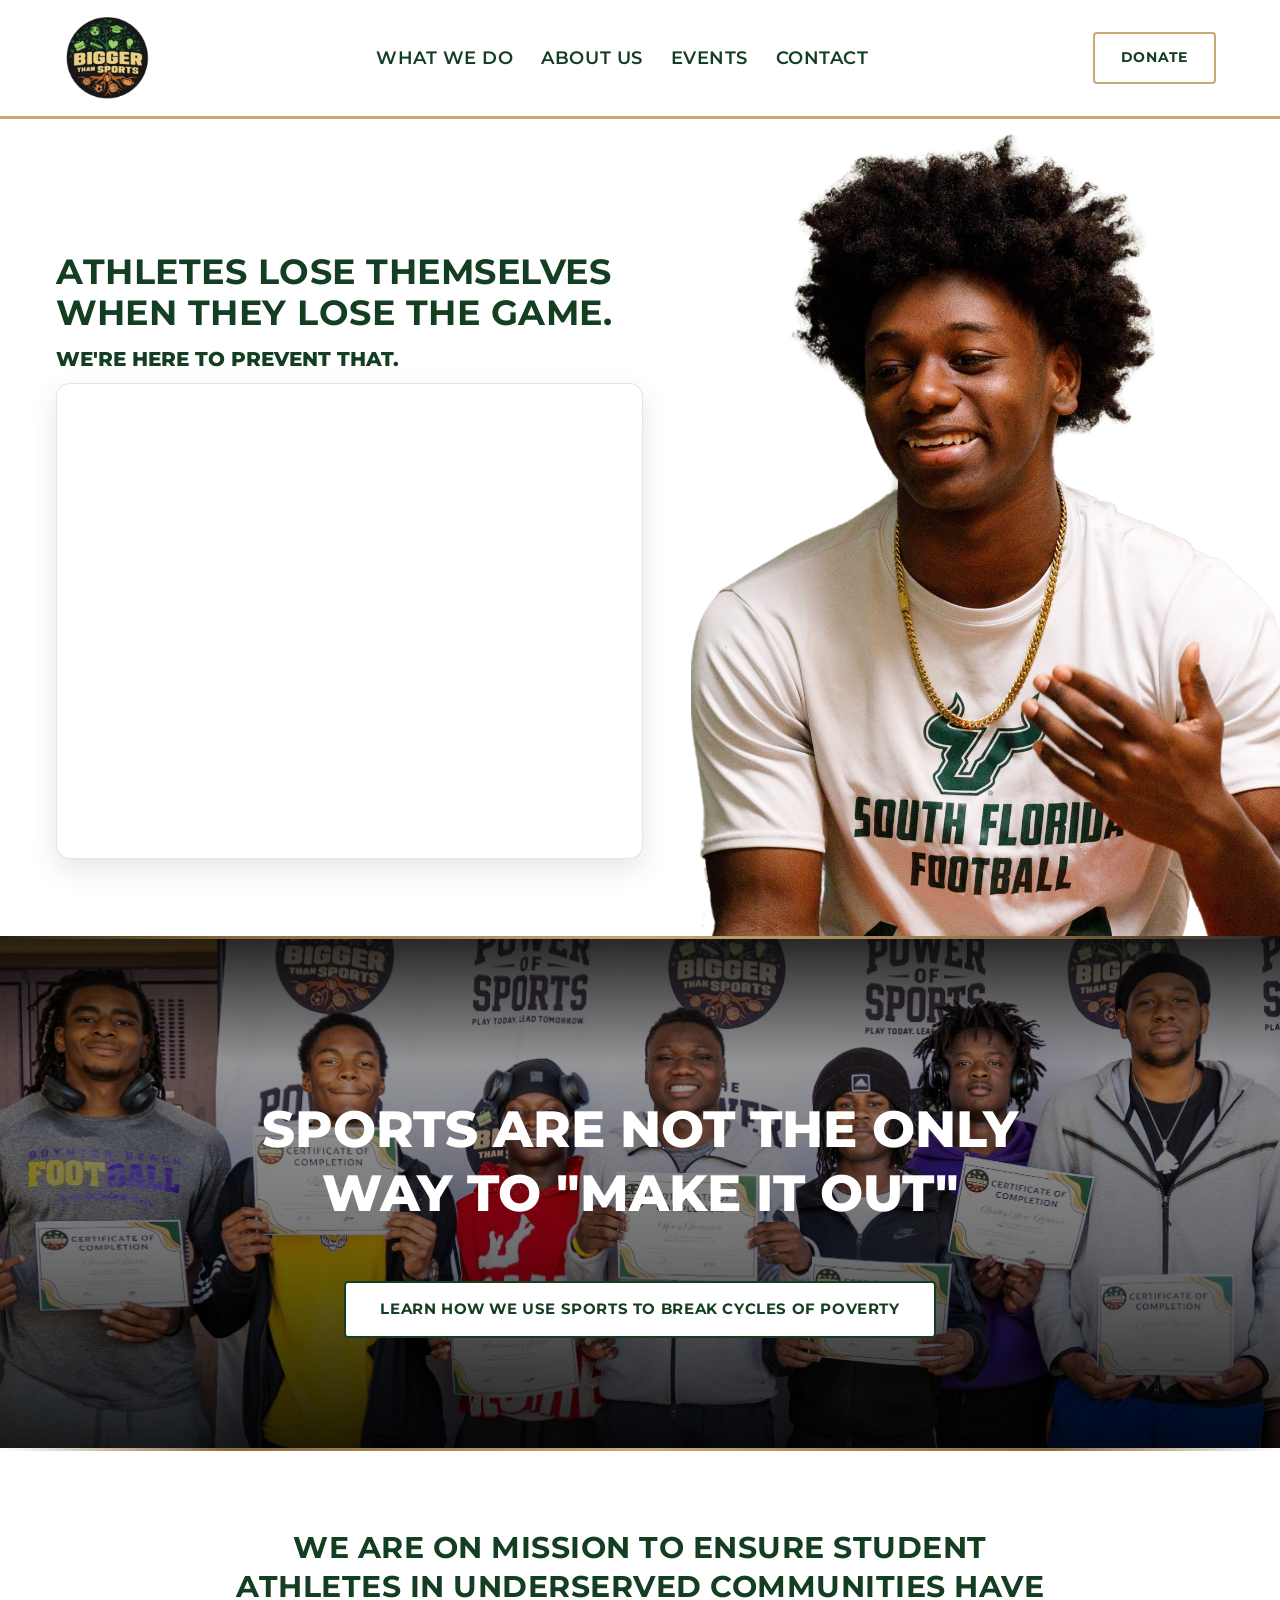
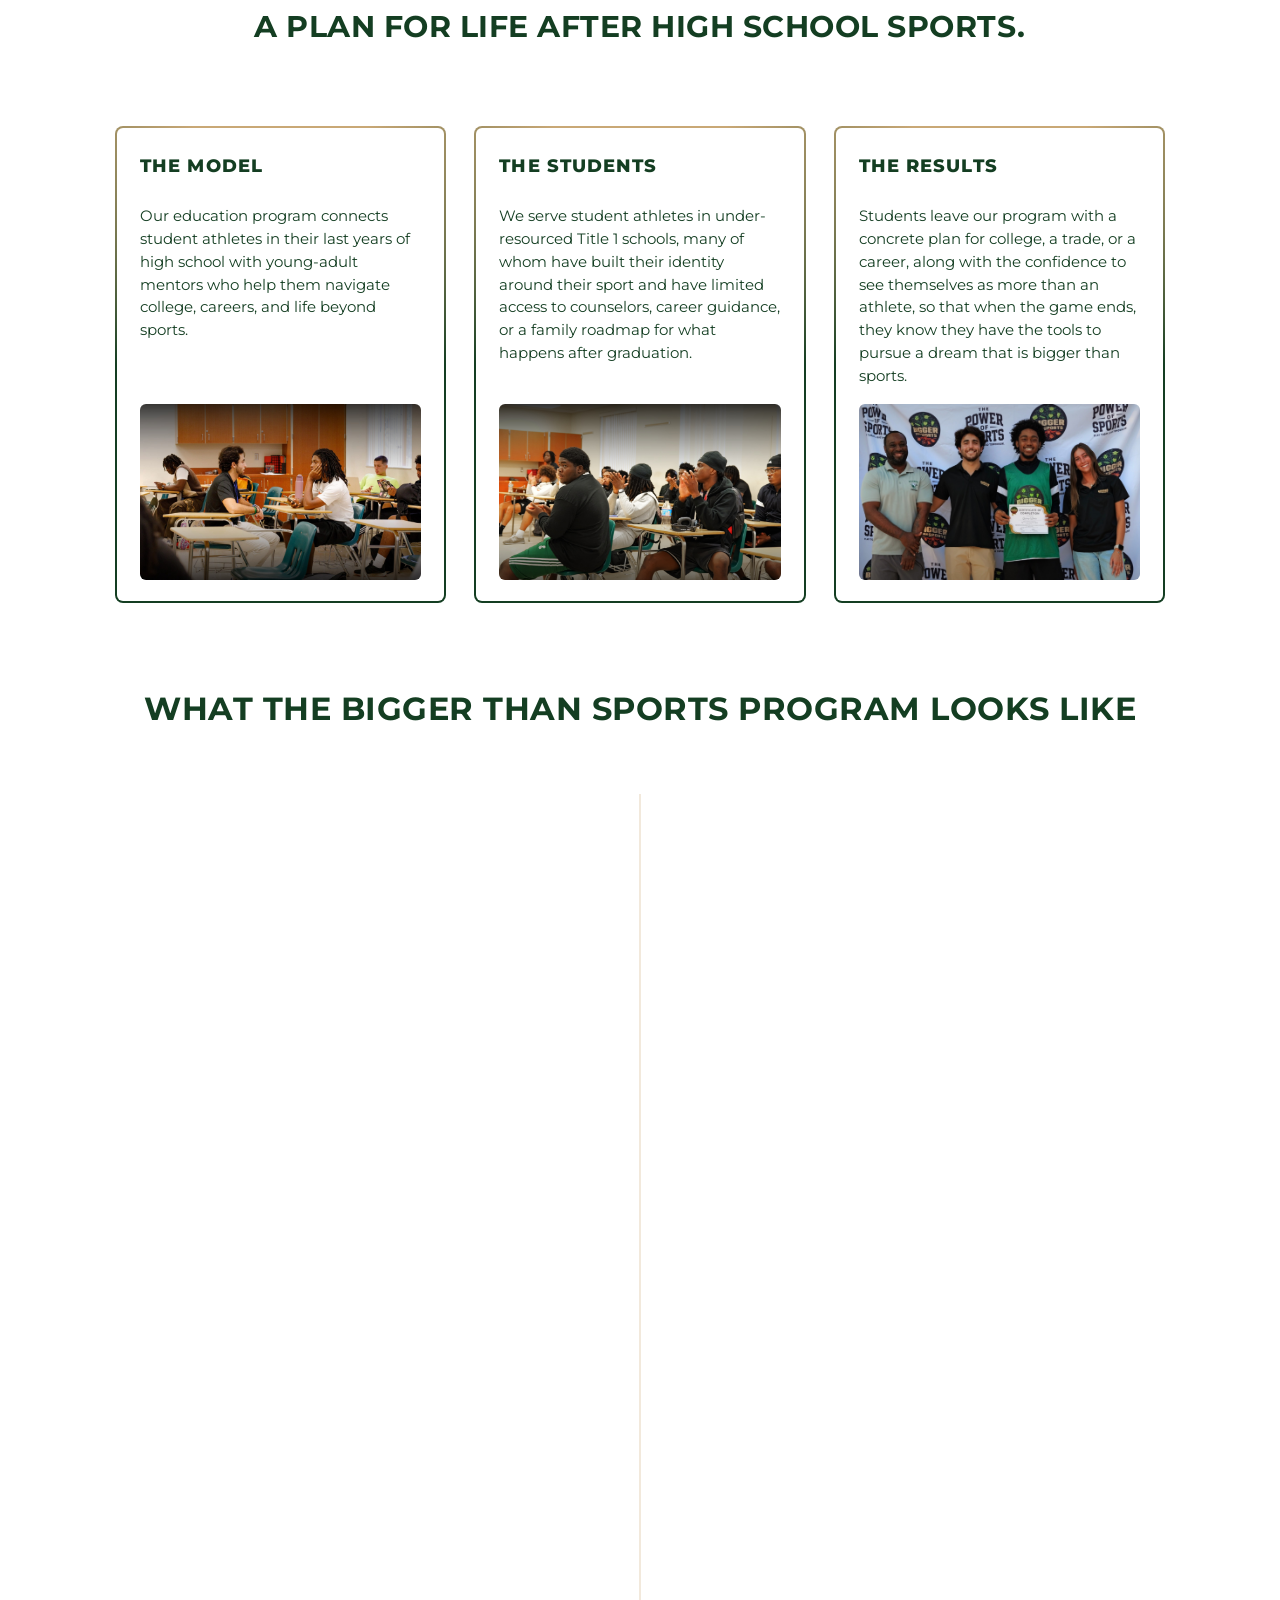
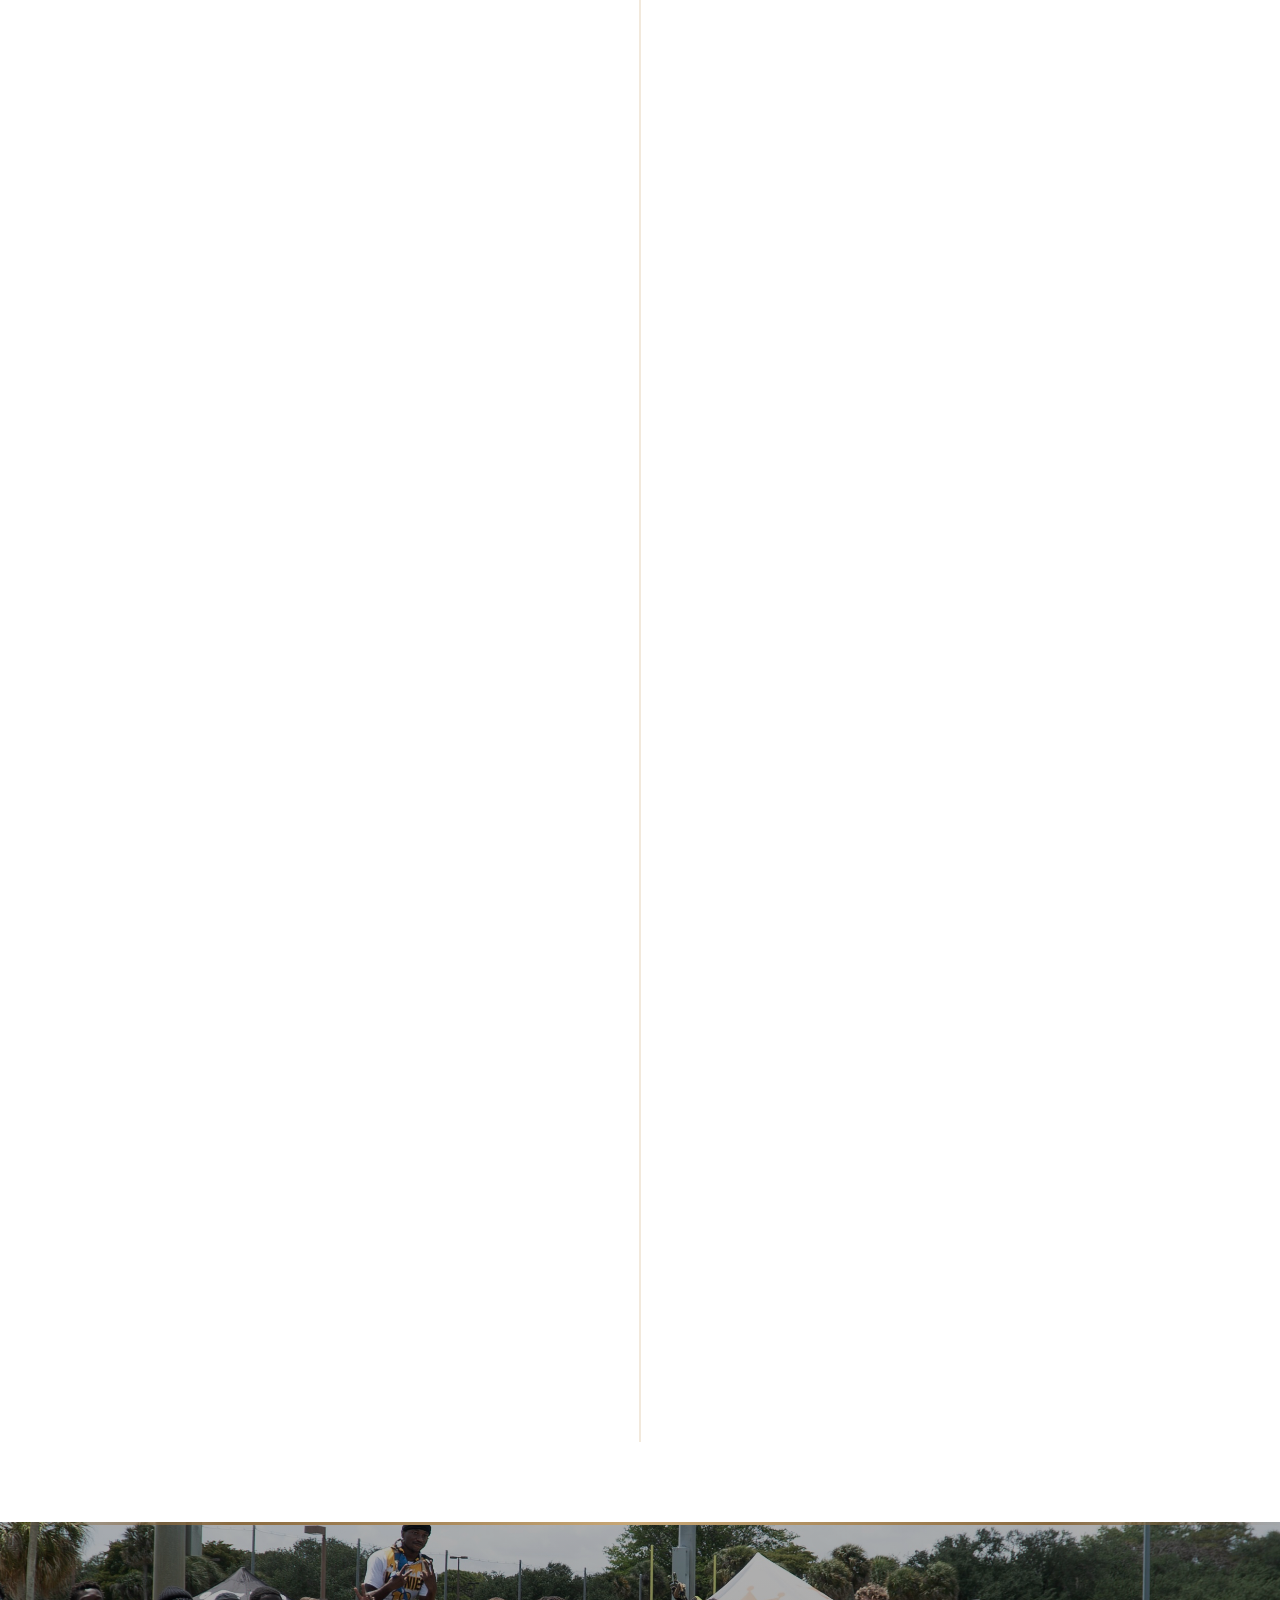
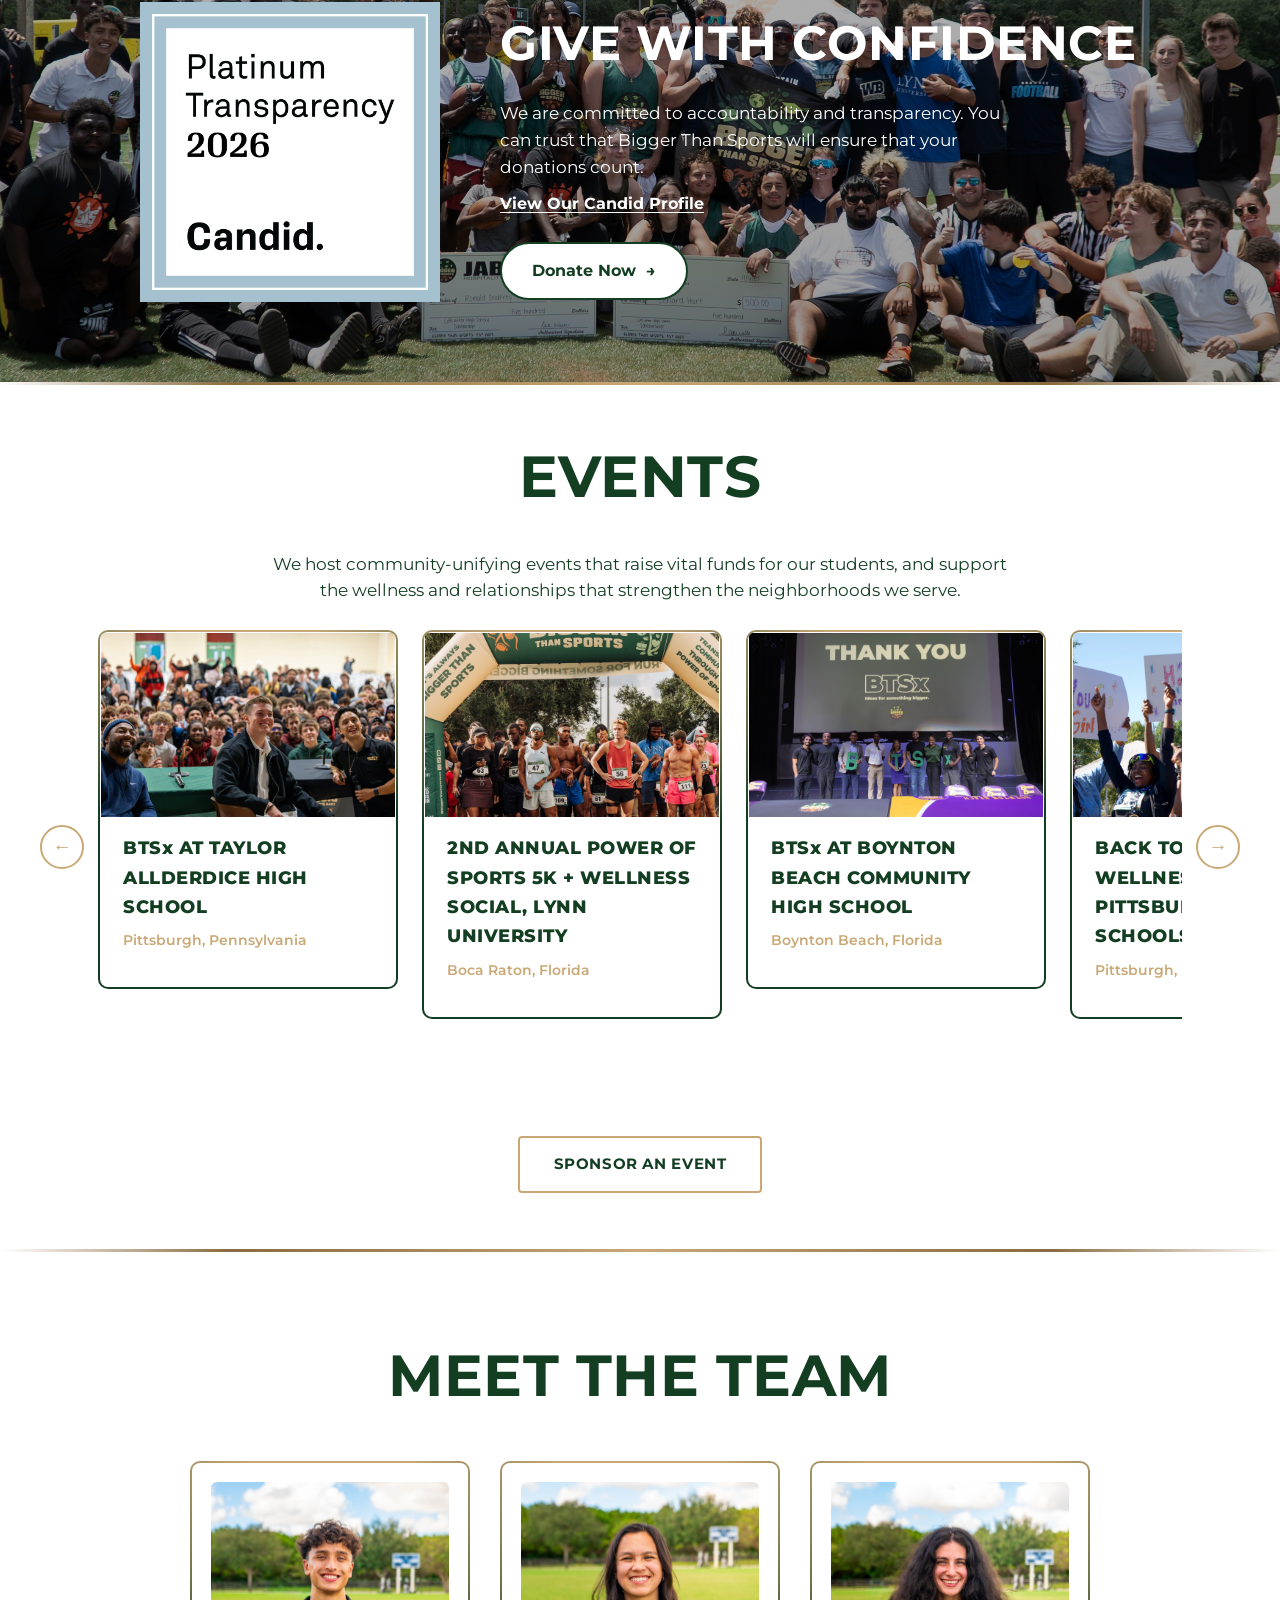
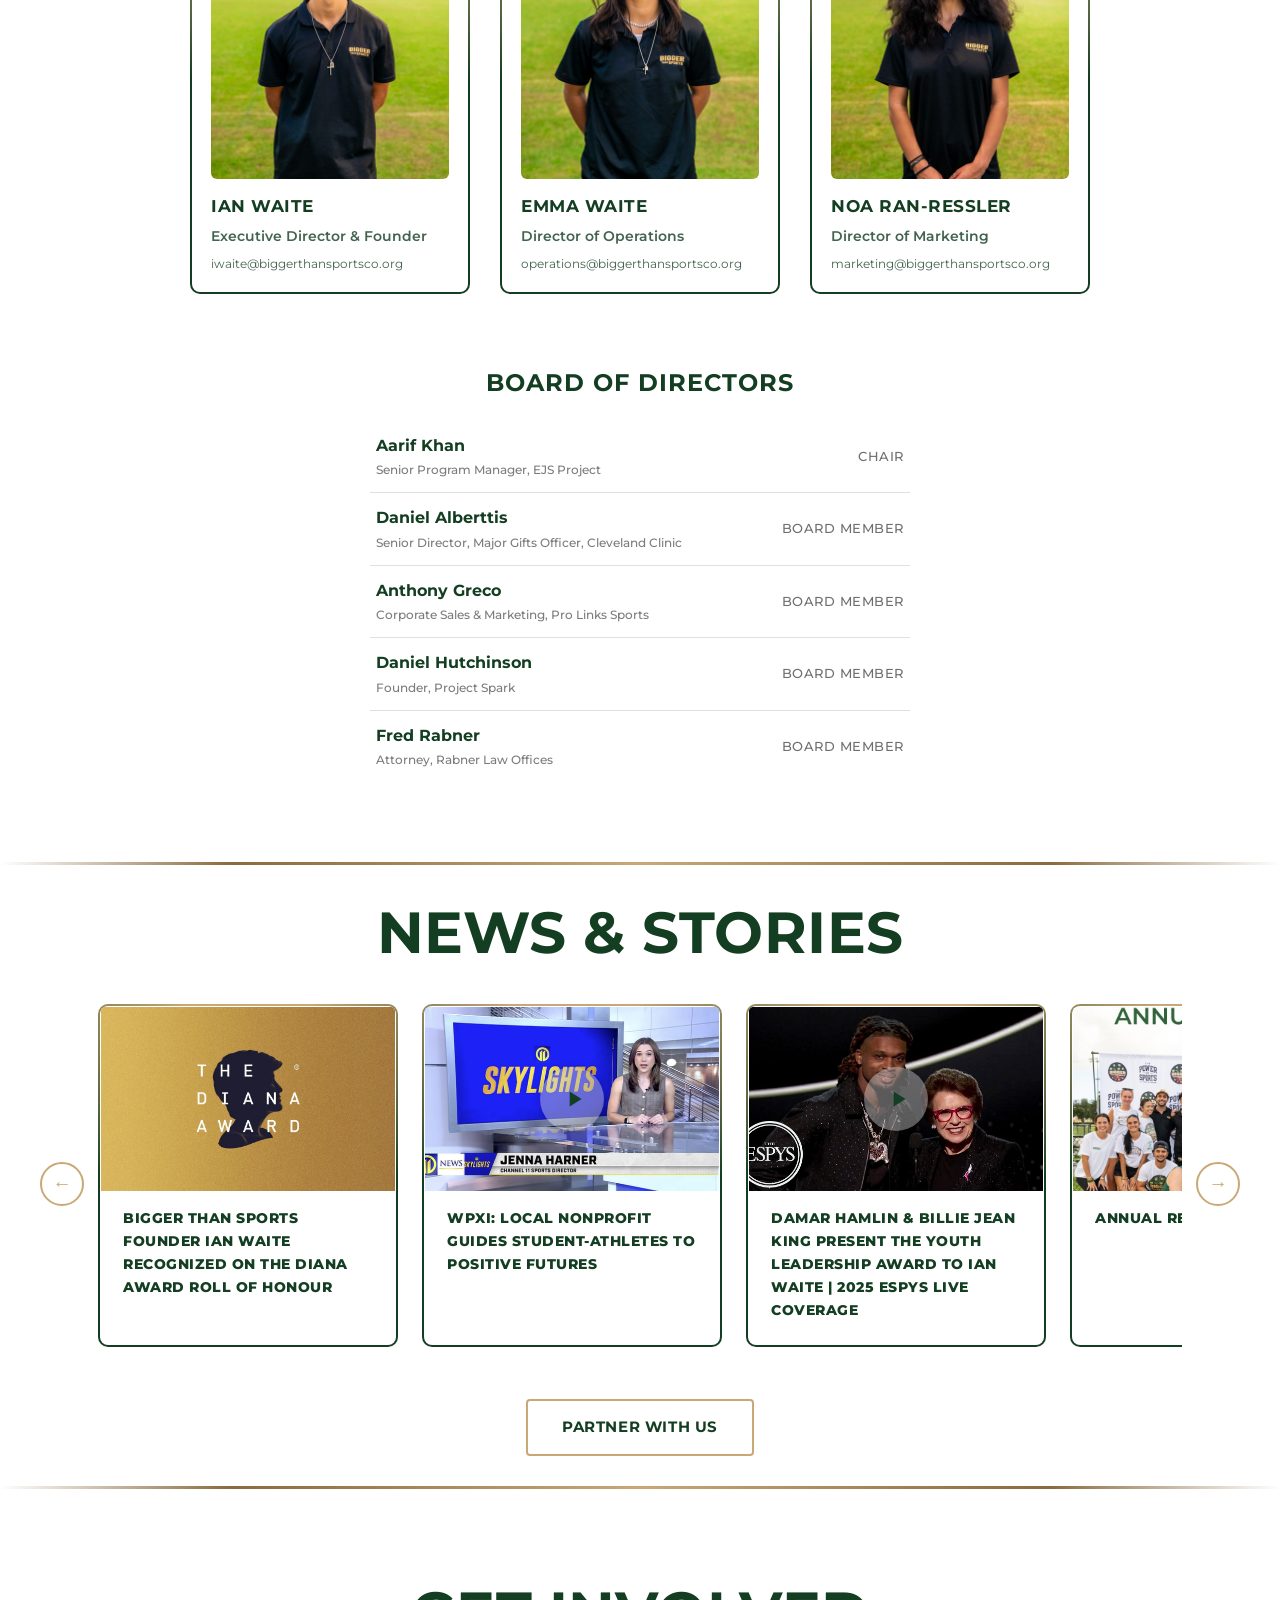
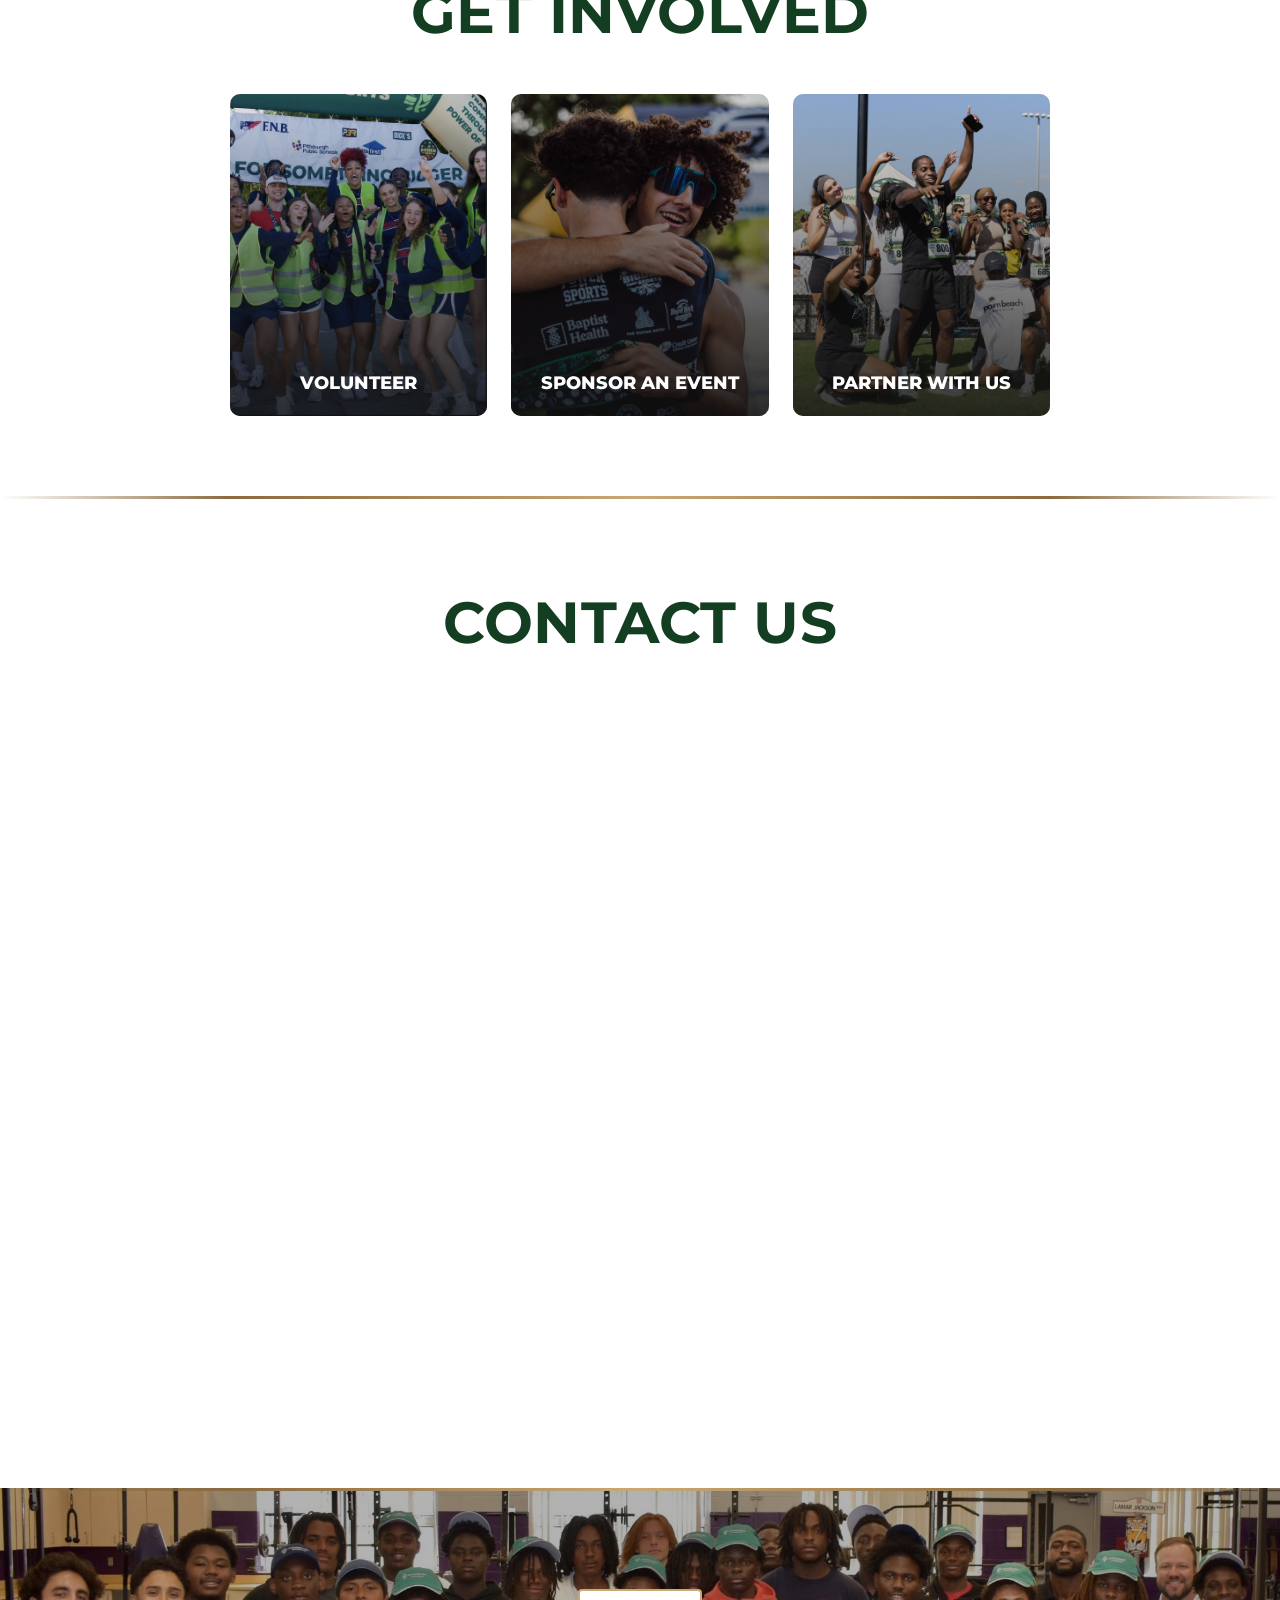
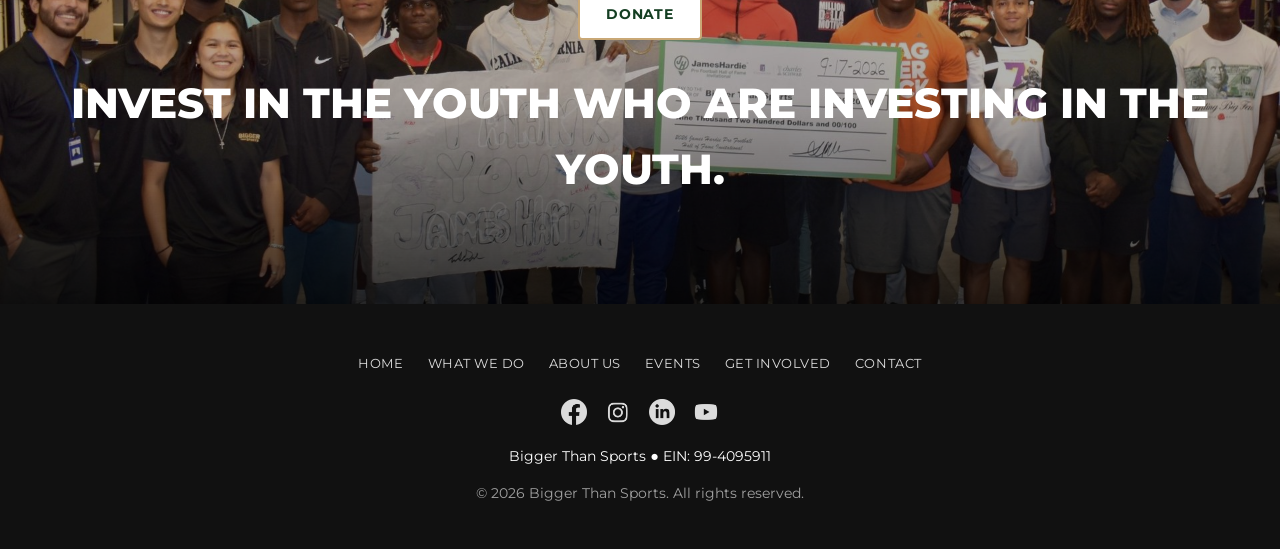
==== index.html @ c29c2924 "Match hero sub-headline color to main headline Change .hero .sub color from var(--orange) to #143e22" ====
<!DOCTYPE html>
<html lang="en">
<head>
<meta charset="UTF-8">
<meta name="viewport" content="width=device-width, initial-scale=1.0">
<title>Bigger Than Sports | Youth-Led Nonprofit Fighting Educational Inequality Through Sports</title>
<meta name="description" content="Bigger Than Sports is a youth-led nonprofit dedicated to fighting educational inequality through the power of sports, equipping student athletes with mentorship and a plan for life after the game.">
<meta property="og:type" content="website">
<meta property="og:title" content="Bigger Than Sports | Youth-Led Nonprofit Fighting Educational Inequality Through Sports">
<meta property="og:description" content="Bigger Than Sports is a youth-led nonprofit dedicated to fighting educational inequality through the power of sports, equipping student athletes with mentorship and a plan for life after the game.">
<meta property="og:image" content="https://iwaite-maker.github.io/bigger-than-sports-co-org/og-image.jpg">
<meta property="og:url" content="https://iwaite-maker.github.io/bigger-than-sports-co-org/">
<meta name="twitter:card" content="summary_large_image">
<meta name="twitter:title" content="Bigger Than Sports | Youth-Led Nonprofit Fighting Educational Inequality Through Sports">
<meta name="twitter:description" content="Bigger Than Sports is a youth-led nonprofit dedicated to fighting educational inequality through the power of sports, equipping student athletes with mentorship and a plan for life after the game.">
<meta name="twitter:image" content="https://iwaite-maker.github.io/bigger-than-sports-co-org/og-image.jpg">
<link rel="preconnect" href="https://fonts.googleapis.com">
<link href="https://fonts.googleapis.com/css2?family=Montserrat:wght@400;500;600;700;800;900&family=Arvo:wght@700&display=swap" rel="stylesheet">
<link rel="stylesheet" href="style.css?v=20261116zz1">
<link rel="icon" href="logo.png">
</head>
<body>

<header class="site-header">
  <div class="nav-wrap">
    <a href="#hero" class="logo-link"><img src="logo.png" alt="Bigger Than Sports logo"></a>
    <nav class="main-nav">
      <ul>
        <li><a href="#what-we-do">What We Do</a></li>
        <li><a href="#about">About Us</a></li>
        <li><a href="#events">Events</a></li>
        <li><a href="#contact">Contact</a></li>
      </ul>
    </nav>
    <a class="donate-btn" href="https://www.zeffy.com/en-US/donation-form/bigger-than-sports" target="_blank" rel="noopener">Donate</a>
    <button class="nav-toggle" aria-label="Toggle menu">&#9776;</button>
  </div>
</header>

<!-- SECTION 1: HERO -->
<section class="hero" id="hero">
  <div class="hero-split">
  <div class="hero-left">
    <div class="hero-left-inner">
      <h1>Athletes lose themselves<br>when they lose the game.</h1>
      <div class="sub">We're here to prevent that.</div>
                  <div class="donation-widget">
                  <div class="zeffy-embed-card">
                            <div data-zeffy-embed data-form-url="/embed/donation-form/bigger-than-sports"></div>
                            <div data-zeffy-embed-fallback style="display:none;">
                                        <div style="position:relative;overflow:hidden;height:450px;width:100%;"><iframe title="Donation form powered by Zeffy" style="position:absolute;border:0;top:0;left:0;bottom:0;right:0;width:100%;height:100%" data-zeffy-embed-src="https://www.zeffy.com/embed/donation-form/bigger-than-sports" allowpaymentrequest allowTransparency="true"></iframe></div>
                            </div>
                  </div>
          </div>
    </div>
  </div>
  <div class="hero-right">
    <img src="hero-cutout-v2.png?v=20261116m" alt="Bigger Than Sports student-athlete" loading="eager">
  </div>
  </div>
</section>

<!-- SECTION 3: FOUNDATION STATEMENT -->
<section class="overlay-section foundation" id="foundation">
  <div class="overlay-bg" style="background-image:url('foundation-step-repeat-group.jpg?v=20261116a');"></div>
  <div class="overlay-content">
    <p class="statement">Sports are not the only way to "make it out"</p>
    <a href="#what-we-do" class="btn">Learn How We Use Sports to Break Cycles of Poverty</a>
  </div>
</section>


  <!-- SECTION 4: EDUCATION PROGRAM -->
<section class="section-dark" id="what-we-do">
  <h2 class="section-title" style="font-size:clamp(1.3rem, 2.6vw, 1.9rem); line-height:1.3; max-width:820px; margin:0 auto 80px;">We are on mission to ensure student athletes in underserved communities have a plan for life after high school sports.</h2>
  <div class="program-cols">
    <div class="program-col">
      <h3>The Model</h3>
      <p>Our education program connects student athletes in their last years of high school with young-adult mentors who help them navigate college, careers, and life beyond sports.</p>
      <img src="program-the-model.jpg?v=20261116b" alt="A Bigger Than Sports mentor in a one-on-one conversation with a student athlete">
    </div>
    <div class="program-col">
      <h3>The Students</h3>
      <p>We serve student athletes in under-resourced Title 1 schools, many of whom have built their identity around their sport and have limited access to counselors, career guidance, or a family roadmap for what happens after graduation.</p>
      <img src="program-the-students.jpg?v=20261116b" alt="Bigger Than Sports student athletes clapping at their desks during a classroom session">
    </div>
    <div class="program-col">
      <h3>The Results</h3>
      <p>Students leave our program with a concrete plan for college, a trade, or a career, along with the confidence to see themselves as more than an athlete, so that when the game ends, they know they have the tools to pursue a dream that is bigger than sports.</p>
      <img src="program-the-results.jpg?v=20261116c" alt="A Bigger Than Sports student holding his Certificate of Completion with his mentors and coach">
    </div>
  </div>

  <h3 class="section-title" style="font-size:2rem; margin-top:80px;">What the Bigger Than Sports Program Looks Like</h3>
  <div class="journey-timeline">
    <div class="journey-progress-line" aria-hidden="true"></div>
    <div class="journey-item">
      <div class="journey-media"><img src="program-self-discovery.jpg?v=20261116a" alt="A Bigger Than Sports mentor interviewing a student athlete as part of self discovery"></div>
      <div class="journey-content">
        <span class="journey-step">01</span>
        <h4>Self Discovery</h4>
        <p>Before a single application gets filled out, every student works through a structured process to identify who they are beyond an athlete, learning that the discipline and resilience that make them exceptional athletes will carry them through life after sports.</p>
      </div>
    </div>
    <div class="journey-item">
      <div class="journey-media"><img src="program-applications-lab.jpg" alt="Student athletes working at their desks in the Bigger Than Sports Applications Lab"></div>
      <div class="journey-content">
        <span class="journey-step">02</span>
        <h4>Applications Lab</h4>
        <p>This is where the dream becomes actionable. Our trained mentors serve as personalized guidance counselors, working one-on-one with students through college applications, FAFSA completion, trade school enrollment, and scholarship and job searches.</p>
      </div>
    </div>
    <div class="journey-item">
      <div class="journey-media"><img src="program-life-skills.jpg" alt="A Bigger Than Sports mentor leading a life skills session with student athletes"></div>
      <div class="journey-content">
        <span class="journey-step">03</span>
        <h4>Life Skills</h4>
        <p>Most students never get formal training in the skills they'll use for the rest of their lives. We train them on a range of topics, including financial literacy, strategic networking, and how to use AI tools, so they leave with a practical toolkit for whatever comes next.</p>
      </div>
    </div>
    <div class="journey-item">
      <div class="journey-media"><img src="program-college-visits.jpg" alt="Bigger Than Sports speakers and a large group of students on stage at a guest speaker event"></div>
      <div class="journey-content">
        <span class="journey-step">04</span>
        <h4>College Visits, Guest Speakers, Field Trips &amp; Community Events</h4>
        <p>A plan only sticks if a student can picture themselves living it. Throughout the program, we bring in industry professionals as guest speakers, take students onto college campuses and field trips, and invite them to every community event we run.</p>
      </div>
    </div>
    <div class="journey-item">
      <div class="journey-media"><img src="program-hall-of-fame.jpg" alt="Bigger Than Sports students and mentors holding certificates of completion"></div>
      <div class="journey-content">
        <span class="journey-step">05</span>
        <h4>Hall of Fame Alumni Program</h4>
        <p>Our commitment doesn't end at graduation. Every student who completes the program joins our Hall of Fame alumni network, keeping access to mentors and resources as they move through college, a trade program, or their first career after sports.</p>
      </div>
    </div>
  </div>

</section>

<!-- SECTION 4.5: GIVE WITH CONFIDENCE -->
<section class="confidence-section" id="give-with-confidence">
  <div class="confidence-bg" style="background-image:url('confidence-bg.jpg');"></div>
  <div class="confidence-inner">
    <div class="confidence-media">
      <a href="https://app.candid.org/profile/15850409/bigger-than-sports-corporation-99-4095911" target="_blank" rel="noopener" aria-label="View Bigger Than Sports on Candid">
        <img src="candid-seal.png" alt="Candid Platinum Transparency 2026 Seal">
      </a>
    </div>
    <div class="confidence-content">
      <h2 class="confidence-headline">Give With Confidence</h2>
      <p class="confidence-body">We are committed to accountability and transparency. You can trust that Bigger Than Sports will ensure that your donations count.</p>
      <a class="confidence-link" href="https://app.candid.org/profile/15850409/bigger-than-sports-corporation-99-4095911" target="_blank" rel="noopener">View Our Candid Profile</a>
      <a href="https://www.zeffy.com/en-US/donation-form/bigger-than-sports" target="_blank" rel="noopener" class="confidence-donate-btn">Donate Now <span aria-hidden="true">&#8594;</span></a>
    </div>
  </div>
</section>

<!-- SECTION 6: EVENTS & HOW WE FUND OUR WORK -->
<section class="section-green" id="events">
  <h2 class="section-title">Events</h2>
  <p class="section-body">We host community-unifying events that raise vital funds for our students, and support the wellness and relationships that strengthen the neighborhoods we serve.</p>

  <div class="events-scroll-wrap">
    <button class="events-arrow prev" aria-label="Scroll to earlier events">&#8592;</button>
    <div class="events-scroll">
      <div class="event-card">
        <!-- BTSx at Taylor Allderdice High School (October 27, 2026). Gallery link goes to the BTSx Pittsburgh Drive folder -->
        <div class="event-img-wrap">
          <img src="event-btsx-pittsburgh-2026.jpg" alt="BTSx at Taylor Allderdice High School, Pittsburgh, Pennsylvania">
          <div class="event-gallery-overlay"><a class="btn event-gallery-btn" href="https://drive.google.com/embeddedfolderview?id=1SRoMrffuFCOwhGoFT4wtvCZT0NwMdl93#grid" target="_blank" rel="noopener" aria-label="View the photo gallery for BTSx at Taylor Allderdice High School">Gallery</a></div>
        </div>
        <h3>BTS<span style="text-transform:none">x</span> at Taylor Allderdice High School</h3>
        <span class="date">Pittsburgh, Pennsylvania</span>
      </div>
      <div class="event-card">
        <!-- Power of Sports 5K (October 25, 2026). Event is over. Gallery link goes to the 2026 5K Drive folder -->
        <div class="event-img-wrap">
          <img src="event-power-of-sports-5k-2026.jpg?v=20261112d" alt="2nd Annual Power of Sports 5K + Wellness Social, Lynn University, Boca Raton, Florida">
          <div class="event-gallery-overlay"><a class="btn event-gallery-btn" href="https://drive.google.com/embeddedfolderview?id=1m1bUpXGitpwpzM35vt-lZ5k-1oijDAEs#grid" target="_blank" rel="noopener" aria-label="View the photo gallery for 2nd Annual Power of Sports 5K + Wellness Social, Lynn University">Gallery</a></div>
        </div>
        <h3>2nd Annual Power of Sports 5K + Wellness Social, Lynn University</h3>
        <span class="date">Boca Raton, Florida</span>
      </div>
      <div class="event-card">
        <!-- BTSx Boynton Beach 2026 (October 2, 2026). Gallery link goes to the BTSx Boynton Beach Drive folder -->
        <div class="event-img-wrap">
          <img src="event-btsx-boynton-2026.jpg" alt="BTSx at Boynton Beach Community High School, Boynton Beach, Florida">
          <div class="event-gallery-overlay"><a class="btn event-gallery-btn" href="https://drive.google.com/embeddedfolderview?id=1I7jddX8yBiwJOvMnTnVOSxmdEbbJd6v1#grid" target="_blank" rel="noopener" aria-label="View the photo gallery for BTSx at Boynton Beach Community High School">Gallery</a></div>
        </div>
        <h3>BTS<span style="text-transform:none">x</span> at Boynton Beach Community High School</h3>
        <span class="date">Boynton Beach, Florida</span>
      </div>
      <div class="event-card">
        <div class="event-img-wrap">
          <img src="event-pittsburgh-5k-2026-b.jpg" alt="Back to School 5K + Wellness Social with Pittsburgh Public Schools, Pittsburgh, Pennsylvania">
          <div class="event-gallery-overlay"><a class="btn event-gallery-btn" href="https://drive.google.com/embeddedfolderview?id=1H2L5VIgvyO59NRe-cFlJDWFPo3fX_U6X#grid" target="_blank" rel="noopener" aria-label="View the photo gallery for Back to School 5K + Wellness Social with Pittsburgh Public Schools">Gallery</a></div>
        </div>
        <h3>Back to School 5K + Wellness Social with Pittsburgh Public Schools</h3>
        <span class="date">Pittsburgh, Pennsylvania</span>
      </div>
      <div class="event-card">
        <!-- Power of Sports Wellness Festival with James Hardie Pro Football Hall of Fame Invitational album -->
        <div class="event-img-wrap">
          <img src="event-wellness-festival-2026.jpg" alt="Power of Sports Wellness Festival with James Hardie&reg; Pro Football Hall of Fame Invitational, Boca Raton, Florida">
          <div class="event-gallery-overlay"><a class="btn event-gallery-btn" href="https://drive.google.com/embeddedfolderview?id=1mVY58GrHNw-25c_4fY11JSBsQBAkeYsW#grid" target="_blank" rel="noopener" aria-label="View the photo gallery for Power of Sports Wellness Festival with James Hardie Pro Football Hall of Fame Invitational">Gallery</a></div>
        </div>
        <h3>Power of Sports Wellness Festival with James Hardie&reg; Pro Football Hall of Fame Invitational</h3>
        <span class="date">Boca Raton, Florida</span>
      </div>
      <div class="event-card">
        <!-- Pittsburgh Panel at Obama Academy of International Studies (November 18, 2025). Drive folder is empty right now, no Gallery button until photos are uploaded. To add one later, paste a Drive link into the overlay div (copy it from any card above) inside event-img-wrap -->
        <div class="event-img-wrap">
          <img src="event-pittsburgh-panel-2025.jpg" alt="Pittsburgh Panel at Obama Academy of International Studies, Pittsburgh, Pennsylvania">
        </div>
        <h3>Pittsburgh Panel at Obama Academy of International Studies</h3>
        <span class="date">Pittsburgh, Pennsylvania</span>
      </div>
      <div class="event-card">
        <!-- 2025 Power of Sports 5K in Boca. Gallery link goes to the 2025 5K Drive folder -->
        <div class="event-img-wrap">
          <img src="event-lynn-5k-2025.jpg?v=20261112a" alt="Power of Sports 5K + Wellness Social, Lynn University, Boca Raton, Florida">
          <div class="event-gallery-overlay"><a class="btn event-gallery-btn" href="https://drive.google.com/embeddedfolderview?id=1LoRQ9H8gIlSePKLTuvWDmjMIRLaxJkF7#grid" target="_blank" rel="noopener" aria-label="View the photo gallery for Power of Sports 5K + Wellness Social, Lynn University">Gallery</a></div>
        </div>
        <h3>Power of Sports 5K + Wellness Social, Lynn University</h3>
        <span class="date">Boca Raton, Florida</span>
      </div>
      <div class="event-card">
        <!-- Pittsburgh 3v3 basketball 2025 album -->
        <div class="event-img-wrap">
          <img src="event-pittsburgh-basketball-2025.jpg" alt="Basketball Tournament, Pittsburgh, Pennsylvania">
          <div class="event-gallery-overlay"><a class="btn event-gallery-btn" href="https://drive.google.com/embeddedfolderview?id=1LJO8V3A9nupus63skOAMnPzGz7qZFh9-#grid" target="_blank" rel="noopener" aria-label="View the photo gallery for Basketball Tournament">Gallery</a></div>
        </div>
        <h3>Basketball Tournament</h3>
        <span class="date">Pittsburgh, Pennsylvania</span>
      </div>
      <div class="event-card">
        <!-- TODO Ian: confirm this Drive gallery link still matches now that the photo has changed -->
        <div class="event-img-wrap">
          <img src="event-soccer-tournament.jpg" alt="Soccer Tournament, Raleigh, North Carolina" style="object-position: center 10%;">
          <div class="event-gallery-overlay"><a class="btn event-gallery-btn" href="https://drive.google.com/embeddedfolderview?id=1sXJvMxGZohoDoyEqcaqzT0Ebvtu4NUul#grid" target="_blank" rel="noopener" aria-label="View the photo gallery for Soccer Tournament">Gallery</a></div>
        </div>
        <h3>Soccer Tournament</h3>
        <span class="date">Raleigh, North Carolina</span>
      </div>
      <div class="event-card">
        <!-- To add a Gallery button to this card later, paste a Drive link into the overlay div (copy it from any card above) inside event-img-wrap -->
        <div class="event-img-wrap">
          <img src="event-amherst-pickleball.jpg" alt="Pickleball Tournament with Phi Sigma Kappa, Amherst, Massachusetts">
        </div>
        <h3>Pickleball Tournament with Phi Sigma Kappa</h3>
        <span class="date">Amherst, Massachusetts</span>
      </div>
      <div class="event-card">
        <!-- Seymour, Connecticut basketball tournament. To add a Gallery button to this card later, paste a Drive link into the overlay div (copy it from any card above) inside event-img-wrap -->
        <div class="event-img-wrap">
          <img src="event-ct-tourney.jpg" alt="Basketball Tournament, Seymour, Connecticut">
        </div>
        <h3>Basketball Tournament</h3>
        <span class="date">Seymour, Connecticut</span>
      </div>
      <div class="event-card">
        <!-- Pittsburgh 3v3 basketball 2026 album -->
        <div class="event-img-wrap">
          <img src="event-pittsburgh-basketball-2025-team.jpg" alt="Basketball Tournament, Pittsburgh, Pennsylvania">
          <div class="event-gallery-overlay"><a class="btn event-gallery-btn" href="https://drive.google.com/embeddedfolderview?id=1wj2PncRnBQ4AHAuIlSTyNPMKTPjic7CD#grid" target="_blank" rel="noopener" aria-label="View the photo gallery for Basketball Tournament">Gallery</a></div>
        </div>
        <h3>Basketball Tournament</h3>
        <span class="date">Pittsburgh, Pennsylvania</span>
      </div>
      <div class="event-card">
        <!-- Florida 2v2 pickleball album -->
        <div class="event-img-wrap">
          <img src="event-boca-pickleball.jpg" alt="Pickleball Tournament, Boca Raton, Florida">
          <div class="event-gallery-overlay"><a class="btn event-gallery-btn" href="https://drive.google.com/embeddedfolderview?id=1VOfbADGJxHjPUN--1CvoJsDyCCuFGKGv#grid" target="_blank" rel="noopener" aria-label="View the photo gallery for Pickleball Tournament">Gallery</a></div>
        </div>
        <h3>Pickleball Tournament</h3>
        <span class="date">Boca Raton, Florida</span>
      </div>
      <div class="event-card">
        <!-- Florida 7v7 album -->
        <div class="event-img-wrap">
          <img src="event-boca-flag-football.jpg" alt="Flag Football Tournament Presented by Florida Turnpike Services, Boca Raton, Florida">
          <div class="event-gallery-overlay"><a class="btn event-gallery-btn" href="https://drive.google.com/embeddedfolderview?id=1KzzxLsuaBhz0gFytqsD-jDDfM7Kh67DC#grid" target="_blank" rel="noopener" aria-label="View the photo gallery for Flag Football Tournament Presented by Florida Turnpike Services">Gallery</a></div>
        </div>
        <h3>Flag Football Tournament Presented by Florida Turnpike Services</h3>
        <span class="date">Boca Raton, Florida</span>
      </div>
      <div class="event-card">
        <!-- Florida 3v3 basketball album. Drive folder is empty right now, no Gallery button until photos are uploaded. To add one later, paste a Drive link into the overlay div (copy it from any card above) inside event-img-wrap -->
        <div class="event-img-wrap">
          <img src="event-boca-basketball.jpg" alt="Basketball Tournament, Boca Raton, Florida">
        </div>
        <h3>Basketball Tournament</h3>
        <span class="date">Boca Raton, Florida</span>
      </div>
      <div class="event-card">
        <!-- To add a Gallery button to this card later, paste a Drive link into the overlay div (copy it from any card above) inside event-img-wrap -->
        <div class="event-img-wrap">
          <img src="event-amherst-basketball.jpg" alt="Basketball Tournament, Amherst, Massachusetts">
        </div>
        <h3>Basketball Tournament</h3>
        <span class="date">Amherst, Massachusetts</span>
      </div>
    </div>
    <button class="events-arrow next" aria-label="Scroll to more recent events">&#8594;</button>
  </div>
  <p class="center" style="margin-top:36px;"><a href="https://form.jotform.com/263125319289058" target="_blank" rel="noopener" class="btn btn-tan-outline">Sponsor an Event</a></p>
</section>

<!-- SECTION 7: ABOUT US -->
<section class="section-cream" id="about">
  <h2 class="section-title" style="color:#143e22;">Meet the Team</h2>
  <div class="grid grid-3" style="max-width:900px;">
    <div class="card">
      <img src="ian.jpg" alt="Ian Waite, Executive Director and Founder">
      <h3>Ian Waite</h3>
      <div class="role">Executive Director &amp; Founder</div>
      <div class="email">iwaite@biggerthansportsco.org</div>
    </div>
    <div class="card">
      <img src="emma.jpg" alt="Emma Waite, Director of Operations">
      <h3>Emma Waite</h3>
      <div class="role">Director of Operations</div>
      <div class="email">operations@biggerthansportsco.org</div>
    </div>
    <div class="card">
      <img src="noa.jpg" alt="Noa Ran-Ressler, Director of Marketing">
      <h3>Noa Ran-Ressler</h3>
      <div class="role">Director of Marketing</div>
      <div class="email">marketing@biggerthansportsco.org</div>
    </div>
  </div>

  <h2 class="section-title board-title" style="margin-top:70px;">Board of Directors</h2>
  <ul class="board-list">
    <li>
      <span class="board-name-wrap">
        <span class="board-name">Aarif Khan</span>
        <span class="board-position">Senior Program Manager, EJS Project</span>
      </span>
      <span class="board-role">Chair</span>
    </li>
    <li>
      <span class="board-name-wrap">
        <span class="board-name">Daniel Alberttis</span>
        <span class="board-position">Senior Director, Major Gifts Officer, Cleveland Clinic</span>
      </span>
      <span class="board-role">Board Member</span>
    </li>
    <li>
      <span class="board-name-wrap">
        <span class="board-name">Anthony Greco</span>
        <span class="board-position">Corporate Sales &amp; Marketing, Pro Links Sports</span>
      </span>
      <span class="board-role">Board Member</span>
    </li>
    <li>
      <span class="board-name-wrap">
        <span class="board-name">Daniel Hutchinson</span>
        <span class="board-position">Founder, Project Spark</span>
      </span>
      <span class="board-role">Board Member</span>
    </li>
    <li>
      <span class="board-name-wrap">
        <span class="board-name">Fred Rabner</span>
        <span class="board-position">Attorney, Rabner Law Offices</span>
      </span>
      <span class="board-role">Board Member</span>
    </li>
  </ul>
</section>

<!-- SECTION 7.5: NEWS AND STORIES -->
<section class="section-dark" id="news">
  <h2 class="section-title">News &amp; Stories</h2>

  <div class="news-scroll-wrap">
    <button class="news-arrow prev" aria-label="Scroll to earlier stories">&#8592;</button>
    <div class="news-scroll">
      <a class="news-card" href="https://diana-award.org.uk/our-programmes-and-initiatives/award-and-development/roll-of-honour/roll-of-honour-2026" target="_blank" rel="noopener">
        <div class="news-img-wrap">
          <img src="news-diana-award.jpg?v=20261113a" alt="The Diana Award Roll of Honour">
          <span class="news-hover-label">Read Article</span>
        </div>
        <h3>Bigger Than Sports Founder Ian Waite Recognized on the Diana Award Roll of Honour</h3>
      </a>
      <a class="news-card" href="https://www.wpxi.com/news/local/local-nonprofit-guides-student-athletes-positive-futures/DQYI7UFKUREHJDKAWELLGDCVMI/" target="_blank" rel="noopener">
        <div class="news-img-wrap">
          <img src="news-wpxi-skylights.jpg" alt="Local nonprofit guides student-athletes to positive futures">
          <span class="news-click-arrow" aria-hidden="true"><svg viewBox="0 0 24 24"><path d="M8 5v14l11-7z"></path></svg></span>
        </div>
        <h3>WPXI: Local nonprofit guides student-athletes to positive futures</h3>
      </a>
      <a class="news-card" href="https://www.youtube.com/watch?v=ZB6DbS0vB90&t=2s" target="_blank" rel="noopener">
        <div class="news-img-wrap">
          <img src="news-espys-live.jpg" alt="Damar Hamlin &amp; Billie Jean King present the Youth Leadership Award to Ian Waite | 2025 ESPYS Live Coverage">
          <span class="news-click-arrow" aria-hidden="true"><svg viewBox="0 0 24 24"><path d="M8 5v14l11-7z"></path></svg></span>
        </div>
        <h3>Damar Hamlin &amp; Billie Jean King present the Youth Leadership Award to Ian Waite | 2025 ESPYS Live Coverage</h3>
      </a>
      <a class="news-card" href="https://drive.google.com/file/d/1WotBiOcFM_0yFwCUwTJ0HcVVFcF7qIPN/view?usp=sharing" target="_blank" rel="noopener">
        <div class="news-img-wrap">
          <img src="annual-report-2025-cover.jpg" alt="Annual Report 2025">
          <span class="news-hover-label">Read Report</span>
        </div>
        <h3>Annual Report 2025</h3>
      </a>
      <a class="news-card" href="https://drive.google.com/file/d/19Ia0qN9GyslB25x5cMDPoswgfjY2dbUa/view?usp=sharing" target="_blank" rel="noopener">
        <div class="news-img-wrap">
          <img src="news-nyt-upfront-logo.jpg?v=20261114a" alt="The New York Times Upfront (Scholastic) logo">
          <span class="news-hover-label">Read Article</span>
        </div>
        <h3>New York Times Scholastic Feature on Ian Waite</h3>
      </a>
      <a class="news-card" href="https://www.wptv.com/sports/college-sports/lynn-university-student-to-be-honored-with-billie-jean-king-youth-leadership-award-at-the-espys" target="_blank" rel="noopener">
        <div class="news-img-wrap">
          <img src="news-wptv-espy.jpg" alt="ABC WPTV-5 Coverage Billie Jean King Youth Leadership Award at ESPY Awards">
          <span class="news-click-arrow" aria-hidden="true"><svg viewBox="0 0 24 24"><path d="M8 5v14l11-7z"></path></svg></span>
        </div>
        <h3>ABC WPTV-5 Coverage Billie Jean King Youth Leadership Award at ESPY Awards</h3>
      </a>
      <a class="news-card" href="https://www.wpbf.com/article/ian-waite-espy-awards-bigger-than-sports/65400581" target="_blank" rel="noopener">
        <div class="news-img-wrap">
          <img src="news-wptv5-coverage.jpg" alt="CNBC WPBF-25 Lynn University student to be honored with ESPY Award">
          <span class="news-click-arrow" aria-hidden="true"><svg viewBox="0 0 24 24"><path d="M8 5v14l11-7z"></path></svg></span>
        </div>
        <h3>CNBC WPBF-25 Lynn University student to be honored with ESPY Award</h3>
      </a>
      <a class="news-card" href="https://www.youtube.com/watch?v=BieUS5FCSCY" target="_blank" rel="noopener">
        <div class="news-img-wrap">
          <img src="news-espn-radio.jpg" alt="ESPN West Palm Radio &quot;What is Bigger Than Sports&quot;">
          <span class="news-click-arrow" aria-hidden="true"><svg viewBox="0 0 24 24"><path d="M8 5v14l11-7z"></path></svg></span>
        </div>
        <h3>ESPN West Palm Radio &ldquo;What is Bigger Than Sports&rdquo;</h3>
      </a>
      <a class="news-card" href="https://www.lynn.edu/news/2025/leading-with-purpose-lynn-student-honored-for-nonprofit-initiative" target="_blank" rel="noopener">
        <div class="news-img-wrap">
          <img src="news-lynn-honor.jpg?v=20261112a" alt="Leading with purpose: Lynn student honored for nonprofit initiative">
          <span class="news-hover-label">Read Article</span>
        </div>
        <h3>Leading with purpose: Lynn student honored for nonprofit initiative</h3>
      </a>
      <a class="news-card" href="https://www.tapinto.net/towns/boca-raton/sections/education/articles/lynn-university-student-in-boca-raton-earns-national-honor-for-youth-mentorship-work" target="_blank" rel="noopener">
        <div class="news-img-wrap">
          <img src="news-tapinto-honor.jpg" alt="Lynn University Student in Boca Raton Earns National Honor for Youth Mentorship Work">
          <span class="news-hover-label">Read Article</span>
        </div>
        <h3>Lynn University Student in Boca Raton Earns National Honor for Youth Mentorship Work</h3>
      </a>
      <a class="news-card" href="https://gazettenet.com/2025/07/14/amherst-regional-graduate-ian-waite-wins-billie-jean-king-youth-leadership-award-at-2025-espys-62293663/" target="_blank" rel="noopener">
        <div class="news-img-wrap">
          <img src="news-hampshire-gazette.jpg" alt="Hampshire Gazette How Amherst&#39;s Ian Waite turned a dream into an ESPY&#39;s Award">
          <span class="news-hover-label">Read Article</span>
        </div>
        <h3>Hampshire Gazette How Amherst&rsquo;s Ian Waite turned a dream into an ESPY&rsquo;s Award</h3>
      </a>
      <a class="news-card" href="https://youtu.be/-wtKs-_CVJQ" target="_blank" rel="noopener">
        <div class="news-img-wrap">
          <img src="news-flag-football-video.jpg" alt="Flag Football Tournament Coverage by Lynn University&#39;s Award Winning Student-run News Organization, Lynn I Pulse">
          <span class="news-click-arrow" aria-hidden="true"><svg viewBox="0 0 24 24"><path d="M8 5v14l11-7z"></path></svg></span>
        </div>
        <h3>Flag Football Tournament Coverage by Lynn University&rsquo;s Award Winning Student-run News Organization, Lynn I Pulse</h3>
      </a>
      <a class="news-card" href="http://thegraphic.arps.org/2024/07/bigger-than-sports-arhs-grad-ian-waite-starts-non-profit-to-help-high-school-athletes-move-to-the-next-phase-of-their-lives/" target="_blank" rel="noopener">
        <div class="news-img-wrap">
          <img src="news-arhs-grad.jpg" alt="Bigger than Sports: ARHS grad Ian Waite starts non-profit to help high school athletes move to the next phase...">
          <span class="news-hover-label">Read Article</span>
        </div>
        <h3>Bigger than Sports: ARHS grad Ian Waite starts non-profit to help high school athletes move to the next phase&hellip;</h3>
      </a>
      <a class="news-card" href="https://www.gazettenet.com/Ian-Waite-hosts-first-Bigger-Than-Sports-3-on-3-basketball-tournament-event-this-weekend-55968953" target="_blank" rel="noopener">
        <div class="news-img-wrap">
          <img src="news-3on3-amherst.jpg" alt="&quot;Bigger Than Sports&quot; non-profit hosting 3-on-3 basketball tournament Saturday in Amherst">
          <span class="news-hover-label">Read Article</span>
        </div>
        <h3>&ldquo;Bigger Than Sports&rdquo; non-profit hosting 3-on-3 basketball tournament Saturday in Amherst</h3>
      </a>
      <a class="news-card" href="https://youtu.be/SLWnCOVn-r4" target="_blank" rel="noopener">
        <div class="news-img-wrap">
          <img src="news-pickleball-video.jpg" alt="Pickleball Tournament Coverage by Lynn University&#39;s Award Winning Student-run News Organization, Lynn I Pulse">
          <span class="news-click-arrow" aria-hidden="true"><svg viewBox="0 0 24 24"><path d="M8 5v14l11-7z"></path></svg></span>
        </div>
        <h3>Pickleball Tournament Coverage by Lynn University&rsquo;s Award Winning Student-run News Organization, Lynn I Pulse</h3>
      </a>
      <a class="news-card" href="https://www.youtube.com/watch?v=tKWMCHaft_4" target="_blank" rel="noopener">
        <div class="news-img-wrap">
          <img src="news-podcast-modern-creator.jpg" alt="Transitioning Into Your Career Path w/ Ian Waite (EP. 2 - Modern Creator Podcast)">
          <span class="news-click-arrow" aria-hidden="true"><svg viewBox="0 0 24 24"><path d="M8 5v14l11-7z"></path></svg></span>
        </div>
        <h3>Transitioning Into Your Career Path w/ Ian Waite (EP. 2 - Modern Creator Podcast)</h3>
      </a>
      <a class="news-card" href="https://youtu.be/qJVIK6V5FFE" target="_blank" rel="noopener">
        <div class="news-img-wrap">
          <img src="news-basketball-video.jpg" alt="Basketball Tournament Coverage by Lynn University&#39;s Award Winning Student-run News Organization, Lynn I Pulse">
          <span class="news-click-arrow" aria-hidden="true"><svg viewBox="0 0 24 24"><path d="M8 5v14l11-7z"></path></svg></span>
        </div>
        <h3>Basketball Tournament Coverage by Lynn University&rsquo;s Award Winning Student-run News Organization, Lynn I Pulse</h3>
      </a>
      <a class="news-card" href="https://ipulsenews.com/more-than-just-a-game/" target="_blank" rel="noopener">
        <div class="news-img-wrap">
          <img src="news-more-than-game.jpg" alt="More Than Just a Game: Bigger Than Sports Organization Hosts 3 vs. 3 Basketball Tournament in Boca Raton">
          <span class="news-hover-label">Read Article</span>
        </div>
        <h3>More Than Just a Game: Bigger Than Sports Organization Hosts 3 vs. 3 Basketball Tournament in Boca Raton</h3>
      </a>
      <a class="news-card" href="https://ipulsenews.com/from-field-to-future-a-path-beyond-sports/" target="_blank" rel="noopener">
        <div class="news-img-wrap">
          <img src="news-field-to-future.jpg" alt="From Field to Future: How Bigger Than Sports Is Guiding Student Athletes Toward Success...">
          <span class="news-hover-label">Read Article</span>
        </div>
        <h3>From Field to Future: How Bigger Than Sports Is Guiding Student Athletes Toward Success&hellip;</h3>
      </a>
      <a class="news-card" href="https://c40bbc36-b528-4731-a3cc-d48dc5704b8d.usrfiles.com/ugd/c40bbc_d6b5948da72049ba82ae1f9e8297dfb8.pdf" target="_blank" rel="noopener">
        <div class="news-img-wrap">
          <img src="news-annual-report-2025.jpg" alt="One Year Anniversary Report">
          <span class="news-hover-label">Read Report</span>
        </div>
        <h3>One Year Anniversary Report</h3>
      </a>
      <a class="news-card" href="https://drive.google.com/file/d/1a4lQL1Ur6wM8Wjca7akkhbvjeJhhBk8i/view" target="_blank" rel="noopener">
        <div class="news-img-wrap">
          <img src="news-replay-aug-sep.jpg" alt="August and September Replay">
          <span class="news-hover-label">Check Out Replay</span>
        </div>
        <h3>August &amp; September Replay</h3>
      </a>
      <a class="news-card" href="https://c40bbc36-b528-4731-a3cc-d48dc5704b8d.usrfiles.com/ugd/c40bbc_ad8e323ff4ea421687e5a1e75f00e07f.pdf" target="_blank" rel="noopener">
        <div class="news-img-wrap">
          <img src="news-replay-mar-apr.jpg" alt="March and April Replay">
          <span class="news-hover-label">Check Out Replay</span>
        </div>
        <h3>March &amp; April Replay</h3>
      </a>
      <a class="news-card" href="https://c40bbc36-b528-4731-a3cc-d48dc5704b8d.usrfiles.com/ugd/c40bbc_286463c4186941e3b091f1e2c397daa0.pdf" target="_blank" rel="noopener">
        <div class="news-img-wrap">
          <img src="news-replay-jan-feb.jpg" alt="January and February Replay">
          <span class="news-hover-label">Check Out Replay</span>
        </div>
        <h3>January &amp; February Replay</h3>
      </a>
      <a class="news-card" href="https://c40bbc36-b528-4731-a3cc-d48dc5704b8d.usrfiles.com/ugd/c40bbc_03fe4e44593544e9835d96d0771d5a7c.pdf" target="_blank" rel="noopener">
        <div class="news-img-wrap">
          <img src="news-replay-2024-yearly.jpg" alt="2024 Replay - Yearly Newsletter">
          <span class="news-hover-label">Read Newsletter</span>
        </div>
        <h3>2024 Replay - Yearly Newsletter</h3>
      </a>
    </div>
    <button class="news-arrow next" aria-label="Scroll to more recent stories">&#8594;</button>
  </div>
  <p class="center"><a href="https://form.jotform.com/263126171601043" target="_blank" rel="noopener" class="btn btn-tan-outline">Partner With Us</a></p>
</section>

<!-- SECTION 8: GET INVOLVED -->
<section class="overlay-section get-involved-section" id="get-involved">
  <div class="overlay-bg" style="background-image:url('get-involved-crowd-cheering.jpg');"></div>
  <div class="overlay-content">
  <h2 class="section-title">Get Involved</h2>
  <div class="involve-grid">
    <a class="involve-btn" href="https://form.jotform.com/263125429768062" target="_blank" rel="noopener">
      <img src="event-pittsburgh-5k-volunteers.jpg" alt="Volunteer with Bigger Than Sports">
      <span>Volunteer</span>
    </a>
    <a class="involve-btn" href="https://form.jotform.com/263125319289058" target="_blank" rel="noopener">
      <img src="event-sponsor-hug.jpg" alt="Sponsor a Bigger Than Sports event">
      <span>Sponsor an Event</span>
    </a>
    <a class="involve-btn" href="https://form.jotform.com/263126171601043" target="_blank" rel="noopener">
      <img src="partner-with-us-5k.jpg?v=20261114c" alt="Partner with Bigger Than Sports">
      <span>Partner With Us</span>
    </a>
  </div>
  </div>
</section>

<!-- SECTION 9: CONTACT US -->
<section class="section-cream" id="contact" style="padding-left:0; padding-right:0;">
  <h2 class="section-title" style="color:#143e22; padding:0 24px;">Contact Us</h2>
  <div class="contact-embed-wrap">
    <iframe class="form-embed" src="https://form.jotform.com/263126077324050" title="Contact Bigger Than Sports"></iframe>
  </div>
</section>

<!-- SECTION 10: FINAL CALL TO ACTION -->
<section class="final-cta">
  <a href="https://www.zeffy.com/en-US/donation-form/bigger-than-sports" target="_blank" rel="noopener" class="donate-btn final-cta-donate">Donate</a>
  <div class="tagline">Invest in the youth who are investing in the youth.</div>
</section>

<footer class="site-footer">
  <div class="foot-nav">
    <a href="#hero">Home</a>
    <a href="#what-we-do">What We Do</a>
    <a href="#about">About Us</a>
    <a href="#events">Events</a>
    <a href="#get-involved">Get Involved</a>
    <a href="#contact">Contact</a>
  </div>
    <div class="social-icons">
    <a href="https://www.facebook.com/61563683037161/" target="_blank" rel="noopener" aria-label="Facebook"><img src="social-facebook.png" alt="Facebook"></a>
    <a href="https://www.instagram.com/biggerthansportsco/" target="_blank" rel="noopener" aria-label="Instagram"><img src="social-instagram.png" alt="Instagram"></a>
    <a href="https://www.linkedin.com/company/biggerthansports/" target="_blank" rel="noopener" aria-label="LinkedIn"><img src="social-linkedin.png" alt="LinkedIn"></a>
    <a href="https://www.youtube.com/@biggerthansports" target="_blank" rel="noopener" aria-label="YouTube"><img src="social-youtube.png" alt="YouTube"></a>
  </div>
  <p>Bigger Than Sports &#9679; EIN: 99-4095911</p>
  <p class="ein">&copy; 2026 Bigger Than Sports. All rights reserved.</p>
</footer>
<script src="main.js?v=20261115b"></script>
  <script src="https://www.zeffy.com/embed/v2/zeffy-embed.js" onerror="document.querySelectorAll('[data-zeffy-embed-fallback]').forEach(function(el){el.style.display='block';el.querySelectorAll('iframe[data-zeffy-embed-src]').forEach(function(f){f.src=f.getAttribute('data-zeffy-embed-src');});});"></script>
</body>
</html>
---- style.css ----
/* Bigger Than Sports — site styles */

:root{
  --green: #ffffff;
  --green-dark: #ffffff;
  --black: #111111;
  --orange: #c9a876;
  --orange-dark: #8a6a3f;
  --cream: #143e22;
  --white: #143e22;
}

*{ box-sizing: border-box; }
/* Same-page anchor scrolling is animated by hand in main.js instead of
   via this property, so it can't be silently overridden by a visitor's
   OS-level "Reduce Motion" setting (Safari/WebKit does this to native
   scroll-behavior, Chromium does not - this keeps it identical for both). */
body{
  margin: 0;
  font-family: 'Montserrat', sans-serif;
  background: var(--white);
  color: var(--white);
  line-height: 1.6;
}

h1,h2,h3,h4{
  font-family: 'Montserrat', sans-serif; font-weight: 700;
  text-transform: uppercase;
  letter-spacing: 0.5px;
  margin: 0;
}

a{ color: inherit; text-decoration: none; }
img{ max-width: 100%; display: block; }
.container{ max-width: 1200px; margin: 0 auto; padding: 0 24px; }

/* ---------- Header / Nav ---------- */
.site-header{
  background: var(--green);
  position: sticky;
  top: 0;
  z-index: 100;
  border-bottom: 3px solid var(--orange);
}
.nav-wrap{
  display: flex;
  align-items: center;
  justify-content: space-between;
  padding: 14px 24px;
  max-width: 1200px;
  margin: 0 auto;
}
.logo-link{ display: flex; align-items: center; gap: 10px; }
.logo-link img{ width: clamp(64px, 11vw, 88px); height: clamp(64px, 11vw, 88px); border-radius: 50%; }
.main-nav{ display: flex; align-items: center; gap: 28px; }
.main-nav ul{ display: flex; gap: 28px; list-style: none; margin: 0; padding: 0; }
.main-nav a{
font-family: 'Montserrat', sans-serif;
font-weight: 600;
font-size: 1.1rem;
letter-spacing: 0.03em;
text-transform: uppercase;
color: var(--white);
transition: color .15s;
}
.main-nav a:hover, .main-nav a.active{ color: var(--orange); }
.dropdown{ position: relative; }
.dropdown-menu{
  display: none;
  position: absolute;
  top: 130%;
  left: 0;
  background: var(--green-dark);
  border: 1px solid var(--orange);
  min-width: 200px;
  padding: 8px 0;
  border-radius: 6px;
}
.dropdown:hover .dropdown-menu{ display: block; }
.dropdown-menu a{
  display: block;
  padding: 10px 16px;
  font-size: 0.85rem;
  text-transform: none;
  font-weight: 500;
}
.dropdown-menu a:hover{ background: rgba(255,255,255,0.08); }
.donate-btn{
  background: var(--green);
  color: var(--white);
  font-weight: 700;
  padding: 12px 26px;
  border-radius: 4px;
  text-transform: uppercase;
  font-size: 0.9rem;
  letter-spacing: 0.05em;
  border: 2px solid var(--orange);
  transition: background .15s, color .15s;
}
.donate-btn:hover{ background: #143e22; color: #ffffff; border-color: #143e22; }
.nav-toggle{ display: none; background: none; border: none; color: var(--white); font-size: 1.8rem; cursor: pointer; }

@media (max-width: 900px){
  .main-nav{ display: none; }
  .nav-toggle{ display: block; }
  .main-nav.open{
    display: flex;
    flex-direction: column;
    position: absolute;
    top: 100%;
    left: 0;
    right: 0;
    background: var(--green);
    padding: 20px 24px 30px;
    gap: 20px;
    border-bottom: 3px solid var(--orange);
  }
  .main-nav.open ul{ flex-direction: column; gap: 16px; }
  .dropdown-menu{ position: static; display: none; border: none; background: rgba(0,0,0,0.2); margin-top: 8px; }
  .dropdown.open .dropdown-menu{ display: block; }
}

/* ---------- Hero ---------- */
.hero{
  background: #ffffff;
  position: relative;
  overflow: hidden;
  min-height: calc(100vh - 83px);
  box-sizing: border-box;
  padding: 0;
}
.hero-split{
  display: flex;
  align-items: stretch;
  max-width: calc(720px + (100vh - 83px));
  margin: 0 auto;
  min-height: calc(100vh - 83px);
  box-sizing: border-box;
}
.hero-left{
  flex: 1 1 54%;
  max-width: 720px;
  display: flex;
  align-items: center;
  padding: 14px 48px 14px 56px;
  box-sizing: border-box;
}
.hero-left-inner{ width: 100%; container-type: inline-size; margin-top: 56px; }
.hero-right{
  position: relative;
  flex: 1 1 46%;
  background: #ffffff;
  overflow: hidden;
}
.hero-right img{
  position: absolute;
  inset: 0;
  width: 100%;
  height: 100%;
  object-fit: cover;
  object-position: bottom center;
}
.hero h1{ font-size: clamp(1rem, 6cqw, 3rem); line-height: 1.15; color: #143e22; text-align: left; white-space: nowrap; }
.hero .sub{ font-family: 'Montserrat', sans-serif; font-weight: 800; text-transform: uppercase; color: #143e22; font-size: clamp(1.05rem, 0.4vw + 0.95rem, 1.25rem); margin-top: 10px; text-align: left; }
.hero p.lede{ font-family: 'Montserrat', sans-serif; max-width: 700px; margin: 28px 0 0; font-size: 1.1rem; color: var(--black); text-align: left; }
@media (max-width: 900px){
  .hero{ min-height: 0; }
  .hero-split{ flex-direction: column; min-height: 0; max-width: none; }
  .hero-left{ flex: 0 0 auto; max-width: none; padding: 48px 24px 40px; order: 1; }
  .hero-left-inner{ margin-top: 0; }
  .hero-right{ flex: 0 0 auto; aspect-ratio: 1 / 1; order: 2; }
  .hero h1{ text-align: center; }
  .hero .sub{ font-size: clamp(1.1rem, 4vw, 1.5rem); margin-top: 16px; text-align: center; }
  .hero p.lede{ text-align: center; }
  .hero .zeffy-embed-card{ margin: 0 auto; }
}
.btn{
  display: inline-block;
  background: var(--orange);
  color: var(--black);
  font-weight: 700;
  padding: 14px 34px;
  border-radius: 4px;
  text-transform: uppercase;
  letter-spacing: 0.04em;
  margin-top: 30px;
  transition: background .15s, transform .15s;
  border: none;
  cursor: pointer;
  font-size: 0.95rem;
}
.btn:hover{ background: var(--orange-dark); transform: translateY(-2px); }
.btn-outline{
  background: transparent;
  border: 2px solid var(--white);
  color: var(--white);
}
.btn-outline:hover{ background: var(--white); color: var(--green); }

/* ---------- Sections ---------- */
section{ padding: 80px 24px; position: relative; }

/* Gold seam between sections, flowing black/gold/white accent at every section boundary */
section:not(.hero)::before{
  content: "";
  position: absolute;
  top: 0; left: 0; right: 0;
  height: 3px;
  background: linear-gradient(90deg, rgba(17,17,17,0) 0%, var(--orange-dark) 18%, var(--orange) 50%, var(--orange-dark) 82%, rgba(17,17,17,0) 100%);
  z-index: 5;
}

.section-green{ background: var(--green); color: var(--white); }
.section-dark{ background: var(--green-dark); color: var(--white); }
.section-black{ background: var(--black); color: var(--white); }
.section-cream{ background: #ffffff; color: #143e22; }
.section-white{ background: var(--white); color: var(--green-dark); }

.section-title{ font-size: clamp(2.2rem, 5vw, 3.6rem); text-align: center; margin-bottom: 28px; }

/* ---------- Board of Directors: compact, no photos ---------- */
.board-title.section-title{
  font-size: clamp(1.2rem, 2.2vw, 1.5rem);
  letter-spacing: 1px;
  margin-bottom: 18px;
  color: #143e22;
}
.board-list{
  list-style: none;
  margin: 0 auto;
  padding: 0;
  max-width: 540px;
  display: flex;
  flex-direction: column;
}
.board-list li{
  display: flex;
  justify-content: space-between;
  align-items: center;
  gap: 16px;
  padding: 12px 6px;
  border-bottom: 1px solid rgba(20,62,34,0.15);
}
.board-list li:last-child{ border-bottom: none; }
.board-name{
  font-family: 'Montserrat', sans-serif;
  font-weight: 700;
  font-size: 1rem;
  color: #143e22;
  text-transform: none;
}
.board-role{
  font-family: 'Montserrat', sans-serif;
  font-weight: 500;
  font-size: 0.82rem;
  text-transform: uppercase;
  letter-spacing: 0.04em;
  color: var(--black);
  opacity: 0.6;
}
.board-name-wrap{
  display: flex;
  flex-direction: column;
  gap: 2px;
}
.board-position{
  font-family: 'Montserrat', sans-serif;
  font-weight: 500;
  font-size: 0.78rem;
  color: var(--black);
  opacity: 0.55;
  text-transform: none;
  letter-spacing: 0;
}
.section-body{ max-width: 760px; margin: 0 auto; text-align: center; font-size: 1.05rem; }
.section-body + .section-body{ margin-top: 20px; }

.two-col{
  display: grid;
  grid-template-columns: 1fr 1fr;
  gap: 50px;
  align-items: center;
  max-width: 1100px;
  margin: 0 auto;
}
@media (max-width: 800px){ .two-col{ grid-template-columns: 1fr; } }
.two-col img{ border-radius: 8px; }

/* ---------- Cards / grids ---------- */
.grid{
  display: grid;
  gap: 30px;
  max-width: 1200px;
  margin: 40px auto 0;
}
.grid-3{ grid-template-columns: repeat(3, 1fr); }
.grid-4{ grid-template-columns: repeat(4, 1fr); }
@media (max-width: 900px){ .grid-3, .grid-4{ grid-template-columns: repeat(2, 1fr); } }
@media (max-width: 560px){ .grid-3, .grid-4{ grid-template-columns: 1fr; } }

.card{
  color: #143e22;
  border: 2px solid transparent;
  border-radius: 10px;
  background:
    linear-gradient(#ffffff, #ffffff) padding-box,
    conic-gradient(from 0deg, #c9a876 0deg, #c9a876 20deg, #143e22 90deg, #143e22 270deg, #c9a876 340deg, #c9a876 360deg) border-box;
  padding: 19px;
  display: flex;
  flex-direction: column;
  min-height: auto;
}
.card img{ border-radius: 6px; margin-bottom: 14px; aspect-ratio: 4/5; object-fit: cover; }
.card h3{ font-size: 1.05rem; margin-bottom: 4px; font-weight: 700; }
.card .role{ font-weight: 600; margin-top: 2px; padding-top: 0; font-family: 'Montserrat',sans-serif; text-transform: none; font-size: 0.85rem; color: #143e22; opacity: 0.8; }
.card .email{ font-size: 0.75rem; opacity: 0.8; word-break: break-word; margin-top: 6px; }

.event-card, .news-card{
  border: 2px solid transparent;
  border-radius: 10px;
  background:
    linear-gradient(#ffffff, #ffffff) padding-box,
    conic-gradient(from 0deg, #c9a876 0deg, #c9a876 20deg, #143e22 90deg, #143e22 270deg, #c9a876 340deg, #c9a876 360deg) border-box;
  padding: 23px;
  overflow: hidden;
}
.event-card img, .news-card img{
  display: block;
  width: calc(100% + 44px);
  margin: -22px -22px 16px;
  aspect-ratio: 16/10;
  object-fit: cover;
}
.event-card h3, .news-card h3{ font-family: 'Montserrat', sans-serif; font-weight: 800; text-transform: uppercase; font-size: 1.15rem; margin-bottom: 8px; }
.event-card .date, .news-card .date{ color: var(--orange); font-weight: 600; font-size: 0.9rem; margin-bottom: 12px; display: block; }
.event-card a.link, .news-card a.link{ color: var(--orange); font-weight: 700; font-size: 0.85rem; text-transform: uppercase; letter-spacing: 0.04em; }

.stat-grid{
  display: grid;
  grid-template-columns: repeat(3, 1fr);
  gap: 30px;
  max-width: 900px;
  margin: 50px auto 0;
  text-align: center;
}
@media (max-width: 700px){ .stat-grid{ grid-template-columns: 1fr; } }
.stat-grid .num{ font-family: 'Montserrat', sans-serif; font-weight: 800; font-size: 3rem; color: var(--orange); }
.stat-grid .label{ font-size: 0.95rem; margin-top: 6px; }

.logo-strip{
  display: flex;
  flex-wrap: wrap;
  justify-content: center;
  align-items: center;
  gap: 40px;
  max-width: 1000px;
  margin: 40px auto 0;
  opacity: 0.9;
}
.logo-strip img{ max-height: 60px; width: auto; filter: grayscale(100%) brightness(1.4); }

.partners-strip{ max-width: 900px; margin: 40px auto 0; text-align: center; }
.partners-strip img{ max-width: 100%; height: auto; opacity: 0.95; }

.espy-banner{ max-width: 1000px; margin: 30px auto 0; }
.espy-banner img{ width: 100%; height: auto; border-radius: 10px; display: block; }

/* ---------- ESPY Statement section ---------- */
.espy-section{
  position: relative;
  overflow: hidden;
  background-color: #191819;
  padding: 0;
}
.espy-banner-wrap{
  position: relative;
  width: 100%;
  line-height: 0;
}
.espy-banner-img{
  display: block;
  width: 100%;
  height: auto;
}
.espy-banner-btn-link{
  position: absolute;
  left: 4.1%;
  top: 76.8%;
  width: 33.1%;
  height: 11.6%;
  display: block;
}

.trust-seal{ max-width: 160px; margin: 24px auto 0; }
.trust-seal img{ width: 100%; height: auto; }

blockquote{
  font-style: italic;
  font-size: 1.3rem;
  text-align: center;
  max-width: 700px;
  margin: 40px auto;
  color: var(--cream);
}
blockquote cite{ display: block; margin-top: 14px; font-size: 0.95rem; opacity: 0.7; }

/* ---------- Contact form embed ---------- */
.contact-embed-wrap{ width: 100%; margin: 40px 0 0; }
.form-embed{ width: 100%; border: none; min-height: 700px; display: block; }
@media (max-width: 700px){ .form-embed{ min-height: 820px; } }

/* ---------- Footer ---------- */
footer.site-footer{
  background: var(--black);
  color: #ffffff;
  padding: 50px 24px 30px;
  text-align: center;
  font-size: 0.9rem;
}
footer.site-footer .foot-nav{ display: flex; justify-content: center; gap: 24px; flex-wrap: wrap; margin-bottom: 24px; }
footer.site-footer .foot-nav a{ text-transform: uppercase; font-size: 0.8rem; letter-spacing: 0.04em; opacity: 0.85; }
footer.site-footer .foot-nav a:hover{ color: var(--orange); }
footer.site-footer .social-icons{ display: flex; justify-content: center; gap: 18px; margin-bottom: 20px; }
footer.site-footer .social-icons img{ width: 26px; height: 26px; opacity: 0.85; }
footer.site-footer .social-icons a:hover img{ opacity: 1; }
footer.site-footer .ein{ opacity: 0.6; margin-top: 10px; }

/* ---------- utility ---------- */
.mt-0{ margin-top: 0; }
.text-orange{ color: var(--orange); }
.center{ text-align: center; }

/* ================= ONE-PAGE SITE ADDITIONS ================= */

/* ---------- Image-overlay statement sections (Mission / Foundation) ---------- */
.overlay-section{
  position: relative;
  overflow: hidden;
  padding: 110px 24px;
  text-align: center;
  color: var(--white);
}
.overlay-section.foundation{ color: #ffffff; }
.overlay-section.foundation .overlay-content p.statement-body{ color: #ffffff; }
.overlay-section .overlay-bg{
  position: absolute;
  inset: 0;
  background-size: cover;
  background-position: center;
}
.overlay-section .overlay-bg::after{
  content: "";
  position: absolute;
  inset: 0;
  background: linear-gradient(180deg, rgba(17,17,17,0.55), rgba(20,62,34,0.5));
}
.overlay-section.foundation .overlay-bg{ background-position: center 18%; }
.overlay-section.foundation .overlay-bg::after{
  background: linear-gradient(180deg, rgba(0,0,0,0.85) 0%, rgba(0,0,0,0.40) 25%, rgba(0,0,0,0.55) 60%, rgba(0,0,0,0.88) 100%);
}
.overlay-section .overlay-content{ position: relative; z-index: 2; max-width: 820px; margin: 0 auto; }
.overlay-section .overlay-content p.statement{
  font-family: 'Montserrat', sans-serif; font-weight: 800;
  text-transform: uppercase;
  font-size: clamp(1.6rem, 4vw, 2.6rem);
  line-height: 1.25;
  margin-bottom: 26px;
}
.overlay-section.foundation .overlay-content p.statement{ font-size: clamp(1.8rem, 5vw, 3.2rem); }
.overlay-section .overlay-content p.statement-body{
  font-family: 'Montserrat', sans-serif;
  text-transform: none;
  font-size: 1.1rem;
  color: var(--cream);
  max-width: 700px;
  margin: 0 auto 30px;
  letter-spacing: normal;
}
.donation-widget{
    margin-top: 8px;
}
.donation-widget .widget-tagline{
    font-family: 'Montserrat', sans-serif; font-weight: 800;
    text-transform: uppercase;
    color: var(--white);
    font-size: clamp(1.3rem, 3.2vw, 2rem);
    line-height: 1.25;
    margin-top: 40px;
}
.zeffy-embed-card{
    background: #ffffff;
    border: 1px solid rgba(20,62,34,0.12);
    border-radius: 14px;
    padding: 12px;
    width: 100%;
    max-width: 100%;
    margin: 0;
    box-shadow: 0 10px 28px rgba(20,62,34,0.12);
}

/* ---------- Three-column Education Program layout ---------- */
.program-cols{
  display: grid;
  grid-template-columns: repeat(3, 1fr);
  gap: 28px;
  max-width: 1050px;
  margin: 40px auto 0;
  align-items: stretch;
}
@media (max-width: 900px){ .program-cols{ grid-template-columns: 1fr; } }
.program-col{
  border: 2px solid transparent;
  border-radius: 8px;
  background:
    linear-gradient(#ffffff, #ffffff) padding-box,
    conic-gradient(from 0deg, #c9a876 0deg, #c9a876 20deg, #143e22 90deg, #143e22 270deg, #c9a876 340deg, #c9a876 360deg) border-box;
  padding: 23px 23px 21px;
  display: flex;
  flex-direction: column;
}
.program-col h3{
  font-size: 1.15rem;
  font-weight: 800;
  text-transform: uppercase;
  letter-spacing: 0.06em;
  color: #143e22;
  margin-bottom: 10px;
}
.program-col p{ font-size: 0.92rem; line-height: 1.55; color: var(--cream); margin-bottom: 16px; }
.program-col img{
  margin-top: auto;
  border-radius: 6px;
  width: 100%;
  aspect-ratio: 16/10;
  object-fit: cover;
}

/* ---------- Journey Timeline ("What a Program Looks Like") ---------- */
.journey-timeline{
  position: relative;
  max-width: 1100px;
  margin: 60px auto 0;
}
.journey-timeline::before{
  content: "";
  position: absolute;
  top: 0;
  bottom: 0;
  left: 50%;
  width: 2px;
  background: var(--orange);
  opacity: 0.25;
  transform: translateX(-50%);
}
.journey-progress-line{
  position: absolute;
  top: 0;
  left: 50%;
  width: 2px;
  height: 0;
  background: var(--orange);
  transform: translateX(-50%);
  transition: height 0.1s linear;
  z-index: 1;
}
.journey-item{
  position: relative;
  display: flex;
  align-items: center;
  gap: 50px;
  margin-bottom: 70px;
  opacity: 1;
  transform: none;
}
.journey-item:last-child{ margin-bottom: 0; }
.journey-item:nth-child(even){ flex-direction: row-reverse; }
.journey-item::after{
  content: "";
  position: absolute;
  left: 50%;
  top: 50%;
  width: 16px;
  height: 16px;
  border-radius: 50%;
  background: var(--orange);
  border: 3px solid var(--green-dark);
  transform: translate(-50%, -50%);
  z-index: 2;
}
.journey-media{ flex: 1 1 0; position: relative; z-index: 1; }
.journey-media img{
  width: 100%;
  aspect-ratio: 4/3;
  object-fit: cover;
  border-radius: 10px;
  box-shadow: 0 14px 34px rgba(0,0,0,0.28);
  display: block;
}
.journey-content{ flex: 1 1 0; position: relative; z-index: 1; }
.journey-item:nth-child(even) .journey-content{ text-align: right; }
.journey-step{
  display: block;
  font-family: 'Montserrat', sans-serif; font-weight: 800;
  font-size: clamp(2.6rem, 5.5vw, 4.2rem);
  color: var(--orange);
  line-height: 1;
  opacity: 0.9;
}
.journey-content h4{
  font-size: clamp(1.25rem, 2.2vw, 1.7rem);
  color: var(--white);
  margin-top: 6px;
  margin-bottom: 14px;
}
.journey-content p{ color: var(--cream); font-size: 1rem; margin: 0; }
@media (max-width: 900px){
  .journey-timeline::before{ left: 18px; }
  .journey-progress-line{ left: 18px; }
  .journey-item{
    flex-direction: column !important;
    align-items: flex-start;
    gap: 18px;
    padding-left: 50px;
    margin-bottom: 50px;
  }
  .journey-content, .journey-item:nth-child(even) .journey-content{ text-align: left; }
  .journey-item::after{ left: 18px; top: 8px; transform: translate(-50%, 0); }
  .journey-media img{ aspect-ratio: 16/9; }
}

/* ---------- Testimonials horizontal scroll ---------- */
#testimonials{ padding: 48px 24px 64px; }
.testimonials-scroll-wrap{
  display: flex;
  align-items: center;
  gap: 14px;
  max-width: 1200px;
  margin: 30px auto 0;
}
.testimonials-scroll{
  flex: 1 1 auto;
  min-width: 0;
  display: flex;
  gap: 24px;
  overflow-x: auto;
  scroll-snap-type: x mandatory;
  padding: 6px 4px 22px;
  -webkit-overflow-scrolling: touch;
  scrollbar-width: thin;
  scrollbar-color: var(--orange) rgba(255,255,255,0.08);
}
.testimonials-scroll::-webkit-scrollbar{ height: 8px; }
.testimonials-scroll::-webkit-scrollbar-track{ background: rgba(255,255,255,0.08); border-radius: 4px; }
.testimonials-scroll::-webkit-scrollbar-thumb{ background: var(--orange); border-radius: 4px; }
.testimonial-card{
  position: relative;
  flex: 0 0 420px;
  aspect-ratio: 4 / 3;
  border-radius: 10px;
  overflow: hidden;
  scroll-snap-align: start;
  background: var(--black);
}
.testimonial-card img{
  display: block;
  width: 100%;
  height: 100%;
  object-fit: cover;
  object-position: center 20%;
  transition: transform .3s ease;
}
.testimonial-card.shift-photo img{
  transform: scale(1.4);
  transform-origin: center bottom;
}
.testimonial-card.shift-photo-cj img{
  transform: scale(1.1);
  transform-origin: center bottom;
}
.testimonial-overlay{
  position: absolute;
  left: 0;
  right: 0;
  bottom: 0;
  padding: 26px 20px 16px;
  background: linear-gradient(to bottom, rgba(17,17,17,0) 0%, rgba(17,17,17,0.7) 48%, var(--black) 90%);
}
.testimonial-overlay blockquote{
  margin: 0 0 8px;
  font-size: 0.82rem;
  line-height: 1.36;
  color: var(--cream);
}
.testimonial-overlay .name{ font-weight: 700; color: var(--white); letter-spacing: 0.02em; font-size: 0.85rem; }
@media (max-width: 560px){
  .testimonial-card{ flex-basis: 85vw; }
  .testimonial-overlay{ padding: 16px 16px 12px; }
  .testimonial-overlay blockquote{ font-size: 0.7rem; line-height: 1.28; margin-bottom: 5px; }
  .testimonial-overlay .name{ font-size: 0.78rem; }
}
.testimonials-arrow{
  flex: 0 0 auto;
  background: transparent;
  border: 2px solid var(--orange);
  color: var(--orange);
  width: 44px;
  height: 44px;
  border-radius: 50%;
  font-size: 1.2rem;
  cursor: pointer;
  transition: background .15s, color .15s;
}
.testimonials-arrow:hover{ background: var(--orange); color: var(--black); }
@media (max-width: 700px){
  .testimonials-arrow{ display: none; }
}

/* ---------- Events section subheads ---------- */
.events-subhead{
  font-family: 'Montserrat', sans-serif;
  text-transform: uppercase;
  letter-spacing: 0.08em;
  font-size: 1rem;
  color: var(--orange);
  text-align: center;
  margin: 60px 0 8px;
}
.events-subhead:first-of-type{ margin-top: 40px; }

/* ---------- Events horizontal scroll strip ---------- */
#events{ padding-top: 48px; padding-bottom: 40px; }
.events-scroll-wrap{
  display: flex;
  align-items: center;
  gap: 14px;
  max-width: 1200px;
  margin: 20px auto 0;
}
.events-scroll{
  flex: 1 1 auto;
  min-width: 0;
  display: flex;
  align-items: flex-start;
  gap: 24px;
  overflow-x: auto;
  scroll-snap-type: x mandatory;
  padding: 6px 4px 22px;
  -webkit-overflow-scrolling: touch;
  scrollbar-width: thin;
  scrollbar-color: var(--orange) rgba(255,255,255,0.08);
}
.events-scroll::-webkit-scrollbar{ height: 8px; }
.events-scroll::-webkit-scrollbar-track{ background: rgba(255,255,255,0.08); border-radius: 4px; }
.events-scroll::-webkit-scrollbar-thumb{ background: var(--orange); border-radius: 4px; }
.events-scroll .event-card{
  flex: 0 0 300px;
  scroll-snap-align: start;
}
@media (max-width: 560px){
  .events-scroll .event-card{ flex-basis: 78vw; }
}
.events-arrow{
  flex: 0 0 auto;
  background: transparent;
  border: 2px solid var(--orange);
  color: var(--orange);
  width: 44px;
  height: 44px;
  border-radius: 50%;
  font-size: 1.2rem;
  cursor: pointer;
  transition: background .15s, color .15s;
}
.events-arrow:hover{ background: var(--orange); color: var(--black); }
@media (max-width: 700px){
  .events-arrow{ display: none; }
}

/* ---------- News & Stories horizontal scroll strip ---------- */
#news{ padding-top: 24px; padding-bottom: 20px; }
#news .section-title{ margin-bottom: 8px; }
#news .news-scroll-wrap{ margin-top: 20px; }
#news p.center{ margin-top: 0px; margin-bottom: 10px; }
.news-scroll-wrap{
  display: flex;
  align-items: center;
  gap: 14px;
  max-width: 1200px;
  margin: 20px auto 0;
}
.news-scroll{
  flex: 1 1 auto;
  min-width: 0;
  display: flex;
  gap: 24px;
  overflow-x: auto;
  scroll-snap-type: x mandatory;
  padding: 6px 4px 22px;
  -webkit-overflow-scrolling: touch;
  scrollbar-width: thin;
  scrollbar-color: var(--orange) rgba(255,255,255,0.08);
}
.news-scroll::-webkit-scrollbar{ height: 8px; }
.news-scroll::-webkit-scrollbar-track{ background: rgba(255,255,255,0.08); border-radius: 4px; }
.news-scroll::-webkit-scrollbar-thumb{ background: var(--orange); border-radius: 4px; }
.news-scroll .news-card{
  flex: 0 0 300px;
  scroll-snap-align: start;
}
@media (max-width: 560px){
  .news-scroll .news-card{ flex-basis: 78vw; }
}
.news-arrow{
  flex: 0 0 auto;
  background: transparent;
  border: 2px solid var(--orange);
  color: var(--orange);
  width: 44px;
  height: 44px;
  border-radius: 50%;
  font-size: 1.2rem;
  cursor: pointer;
  transition: background .15s, color .15s;
}
.news-arrow:hover{ background: var(--orange); color: var(--black); }
@media (max-width: 700px){
  .news-arrow{ display: none; }
}

/* ---------- News & Stories card redesign: whole-card link, hover label, clamped title ---------- */
.news-card{
  display: block;
  text-decoration: none;
  color: inherit;
  cursor: pointer;
}
.news-img-wrap{
  position: relative;
  width: calc(100% + 44px);
  margin: -22px -22px 16px;
  aspect-ratio: 16/10;
  overflow: hidden;
}
.news-img-wrap img{
  width: 100%;
  height: 100%;
  margin: 0;
  aspect-ratio: auto;
}
.news-hover-label{
  position: absolute;
  inset: 0;
  display: flex;
  align-items: center;
  justify-content: center;
  padding: 12px;
  text-align: center;
  background: rgba(17,17,17,0.62);
  color: var(--white);
  font-weight: 700;
  text-transform: uppercase;
  letter-spacing: 0.04em;
  font-size: 0.85rem;
  opacity: 0;
  transition: opacity .2s ease;
}
.news-card:hover .news-hover-label,
.news-card:focus-visible .news-hover-label{
  opacity: 1;
}
.news-click-arrow{
  position: absolute;
  top: 50%;
  left: 50%;
  transform: translate(-50%, -50%);
  width: 64px;
  height: 64px;
  border-radius: 50%;
  background: rgba(200,200,200,0.45);
  display: flex;
  align-items: center;
  justify-content: center;
  box-shadow: 0 2px 10px rgba(0,0,0,0.25);
  transition: transform .2s ease, background .2s ease;
}
.news-click-arrow svg{
  width: 26px;
  height: 26px;
  margin-left: 3px;
  fill: var(--white);
}
.news-card:hover .news-click-arrow,
.news-card:focus-visible .news-click-arrow{
  transform: translate(-50%, -50%) scale(1.1);
  background: rgba(200,200,200,0.65);
}
.news-card h3{
  margin-bottom: 0;
  font-size: 0.9rem;
  display: -webkit-box;
  -webkit-line-clamp: 5;
  -webkit-box-orient: vertical;
  overflow: hidden;
}
.badge-upcoming{
  display: inline-block;
  background: var(--orange);
  color: var(--black);
  font-size: 0.7rem;
  font-weight: 700;
  text-transform: uppercase;
  letter-spacing: 0.04em;
  padding: 2px 9px;
  border-radius: 20px;
  margin-left: 8px;
  vertical-align: middle;
}


/* ---------- Get Involved image buttons ---------- */
.overlay-section.get-involved-section{ padding: 80px 24px; color: #143e22; background: #ffffff; }
.overlay-section.get-involved-section .overlay-bg{ display: none; }
.overlay-section.get-involved-section .overlay-content{ max-width: 820px; }
.involve-grid{
  display: grid;
  grid-template-columns: repeat(3, 1fr);
  gap: 24px;
  max-width: 820px;
  margin: 36px auto 0;
}
@media (max-width: 800px){ .involve-grid{ grid-template-columns: 1fr; max-width: 300px; } }
.involve-btn{
  position: relative;
  display: block;
  border-radius: 10px;
  overflow: hidden;
  aspect-ratio: 4/5;
}
.involve-btn img{
  width: 100%;
  height: 100%;
  object-fit: cover;
  transition: transform .3s ease;
}
.involve-btn:hover img{ transform: scale(1.06); }
.involve-btn::after{
  content: "";
  position: absolute;
  inset: 0;
  background: linear-gradient(180deg, rgba(17,17,17,0.1), rgba(17,17,17,0.85));
}
.involve-btn span{
  position: absolute;
  left: 0; right: 0; bottom: 0;
  z-index: 2;
  padding: 18px;
  text-align: center;
  font-family: 'Montserrat', sans-serif; font-weight: 800;
  text-transform: uppercase;
  font-size: 1.1rem;
  color: #ffffff;
}

/* ---------- Board avatar (no photo) ---------- */
.avatar-initials{
  border-radius: 4px;
  aspect-ratio: 4/5;
  background: var(--green-dark);
  color: var(--orange);
  display: flex;
  align-items: center;
  justify-content: center;
  font-family: 'Montserrat', sans-serif; font-weight: 800;
  font-size: 2.4rem;
  margin-bottom: 16px;
}

/* ---------- Final CTA ---------- */
.final-cta{
  text-align: center;
  width: 100%;
  aspect-ratio: 2576 / 838;
  min-height: 220px;
  max-height: 60vh;
  display: flex;
  flex-direction: column;
  align-items: center;
  justify-content: center;
  background: linear-gradient(to bottom, rgba(0,0,0,0.3) 0%, rgba(0,0,0,0.3) 50%, rgba(0,0,0,0.78) 100%), url('final-cta-bg.jpg?v=20261115d') center/cover no-repeat;
  padding: 24px 24px;
}
.final-cta .tagline{
  font-family: 'Montserrat', sans-serif; font-weight: 800;
  text-transform: uppercase;
  color: #ffffff;
  font-size: clamp(1.6rem, 4vw, 2.6rem);
  margin-top: 30px;
}
/* On phones, show the headline first and the Donate button last
   (reversed from the desktop/tablet order above). Desktop/tablet
   layout above this breakpoint is untouched. */
@media (max-width: 700px){
  .final-cta .final-cta-donate{ order: 2; margin-top: 20px; }
  .final-cta .tagline{ order: 1; margin-top: 0; }
}

/* ---------- Editorial-note tag (visible marker for placeholder copy) ---------- */
.editorial-note{
  display: block;
  font-family: 'Montserrat', sans-serif;
  text-transform: none;
  font-size: 0.78rem;
  color: var(--orange);
  opacity: 0.8;
  margin-top: 10px;
  letter-spacing: normal;
}

/* ---------- Give With Confidence ---------- */
.confidence-section{
  position: relative;
  overflow: hidden;
  color: #ffffff;
}
.confidence-bg{
  position: absolute;
  inset: 0;
  background-size: cover;
  background-position: center;
}
.confidence-bg::after{
  content: "";
  position: absolute;
  inset: 0;
  background: linear-gradient(180deg, rgba(0,0,0,0.3), rgba(0,0,0,0.4));
}
.confidence-inner{
  position: relative;
  z-index: 2;
  display: grid;
  grid-template-columns: 300px 1fr;
  gap: 60px;
  align-items: center;
  max-width: 1000px;
  margin: 0 auto;
}
.confidence-media img{ width: 100%; height: auto; }
.confidence-eyebrow{
  display: block;
  text-transform: uppercase;
  letter-spacing: 0.08em;
  font-size: 0.9rem;
  color: var(--orange);
  font-weight: 600;
  margin-bottom: 8px;
}
.confidence-headline{
  font-size: clamp(2rem, 4.5vw, 3rem);
  color: #ffffff;
  margin-bottom: 18px;
}
.confidence-body{
  font-family: 'Montserrat', sans-serif;
  text-transform: none;
  font-size: 1.05rem;
  color: #ffffff;
  max-width: 520px;
  margin-bottom: 10px;
  letter-spacing: normal;
}
.confidence-link{
  display: block;
  font-family: 'Montserrat', sans-serif;
  font-weight: 700;
  color: #ffffff;
  text-decoration: underline;
  text-underline-offset: 3px;
  margin-bottom: 26px;
}
.confidence-link:hover{ color: var(--orange); }
.confidence-donate-btn{
  display: inline-flex;
  align-items: center;
  gap: 10px;
  background: var(--orange);
  color: var(--white);
  font-weight: 700;
  padding: 14px 30px;
  border-radius: 999px;
  text-transform: none;
  font-family: 'Montserrat', sans-serif;
  font-size: 1rem;
  letter-spacing: normal;
  transition: background .15s, transform .15s;
}
.confidence-donate-btn:hover{ background: var(--orange-dark); transform: translateY(-2px); }
@media (max-width: 800px){
  .confidence-inner{ grid-template-columns: 1fr; text-align: center; }
  .confidence-media{ max-width: 220px; margin: 0 auto; }
  .confidence-body{ margin-left: auto; margin-right: auto; }
}

/* ---------- Events: image wrapper, Gallery hover button, Sign Up button ---------- */
/* Same pattern as the News & Stories cards (.news-img-wrap). The image sits in .event-img-wrap. */
.event-img-wrap{
  position: relative;
  width: calc(100% + 44px);
  margin: -22px -22px 16px;
  aspect-ratio: 16/10;
  overflow: hidden;
}
.event-img-wrap img{
  width: 100%;
  height: 100%;
  margin: 0;
  aspect-ratio: auto;
}
/* Dark overlay + Gallery button. Only cards that have a .event-gallery-overlay show it. */
.event-gallery-overlay{
  position: absolute;
  inset: 0;
  display: flex;
  align-items: center;
  justify-content: center;
  background: rgba(17,17,17,0.62);
  opacity: 0;
  transition: opacity .2s ease;
}
.event-card:hover .event-gallery-overlay,
.event-card:focus-within .event-gallery-overlay{
  opacity: 1;
}
.event-gallery-btn{
  margin-top: 0;
  padding: 12px 30px;
  font-size: 0.9rem;
}
/* Sign Up button sits under the location line */
.event-signup-btn{
  margin-top: 4px;
  padding: 11px 28px;
  font-size: 0.85rem;
}
/* Touch screens have no hover, so keep the Gallery button visible with a lighter overlay */
@media (hover: none){
  .event-gallery-overlay{
    opacity: 1;
    background: linear-gradient(180deg, rgba(17,17,17,0) 45%, rgba(17,17,17,0.72));
    align-items: flex-end;
    padding-bottom: 14px;
  }
  .event-gallery-btn{ padding: 9px 22px; font-size: 0.8rem; }
}

/* ---------- Color inversion: all CTA buttons are white background / green text ---------- */
.btn,
.confidence-donate-btn{
  background: #ffffff;
  color: #143e22;
  border: 2px solid #143e22;
}
.btn:hover{ background: #143e22; color: #ffffff; border-color: #143e22; }
.confidence-donate-btn:hover{ background: #143e22; color: #ffffff; border-color: #143e22; }

/* Buttons that sit directly on a white section background use the tan
   outline (matching the header Donate button) instead of the green one. */
.btn.btn-tan-outline{ border-color: var(--orange); }
.btn.btn-tan-outline:hover{ background: #143e22; color: #ffffff; border-color: #143e22; }
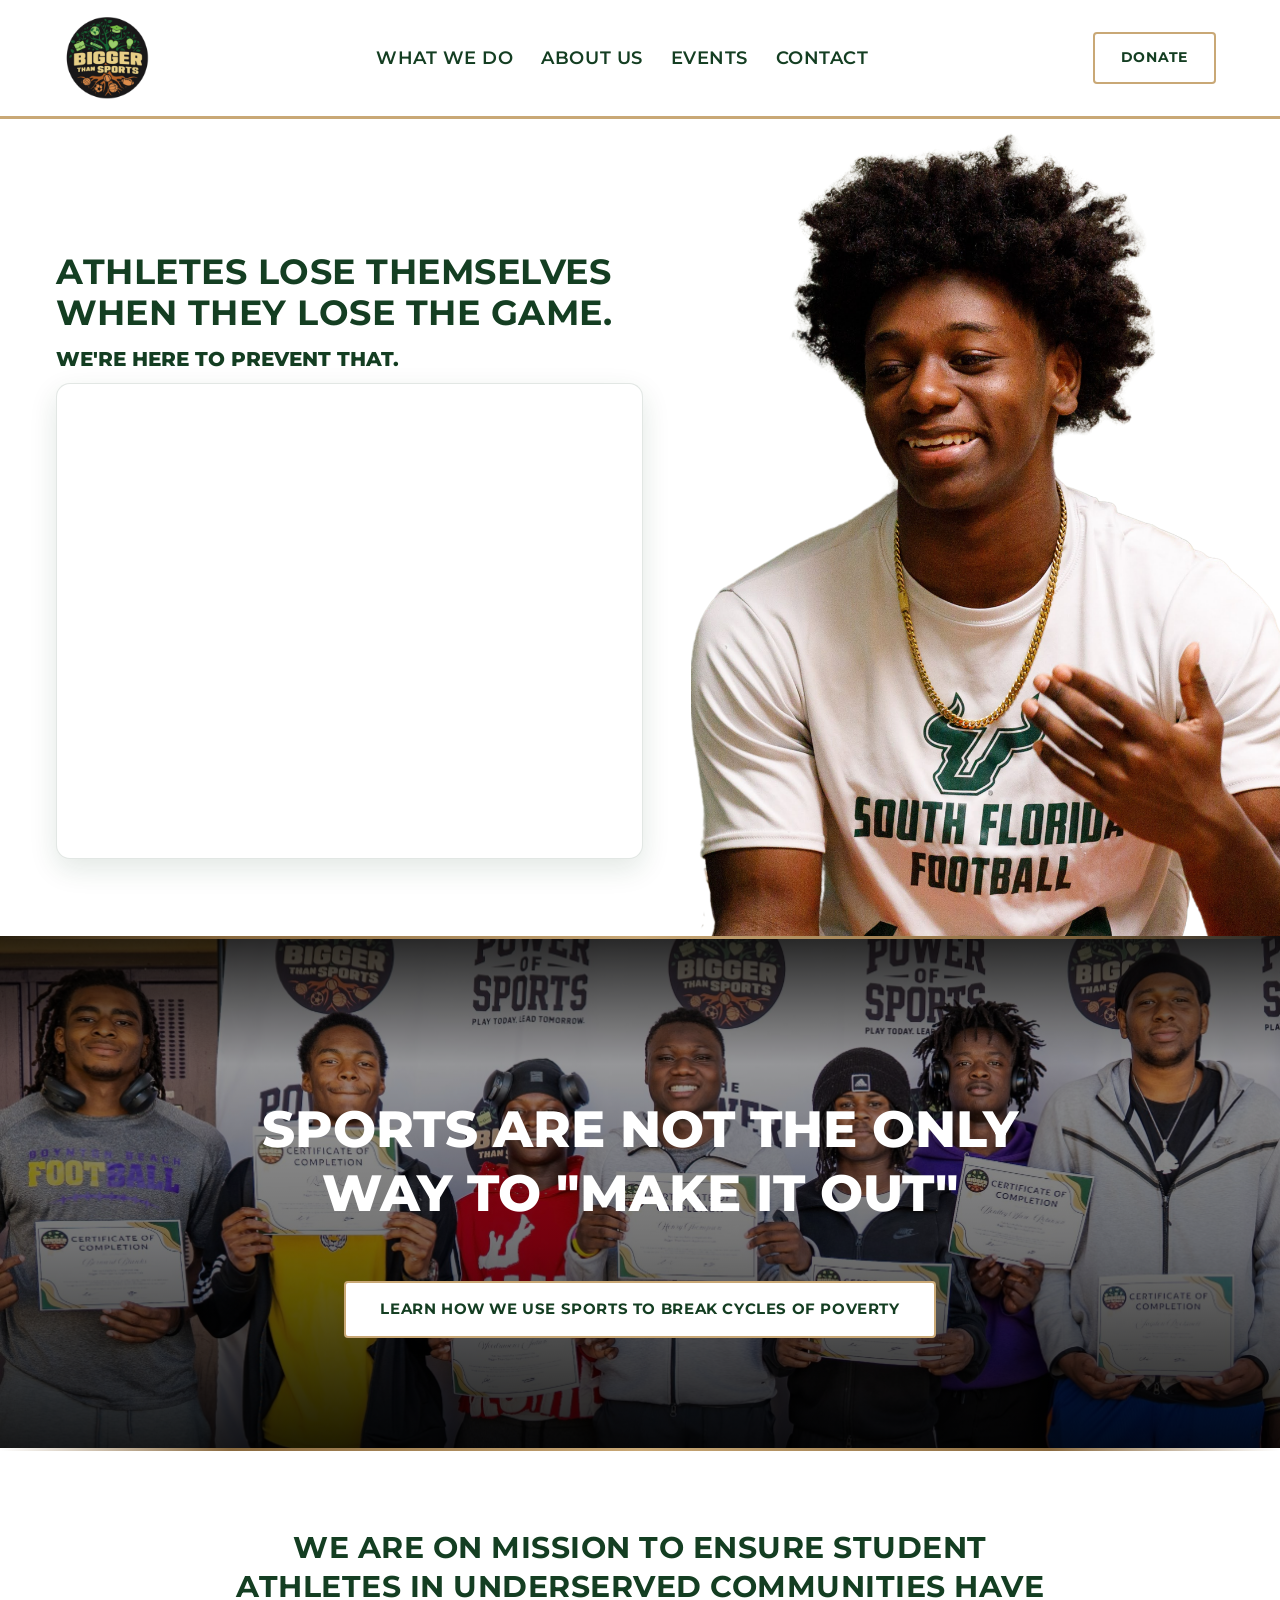
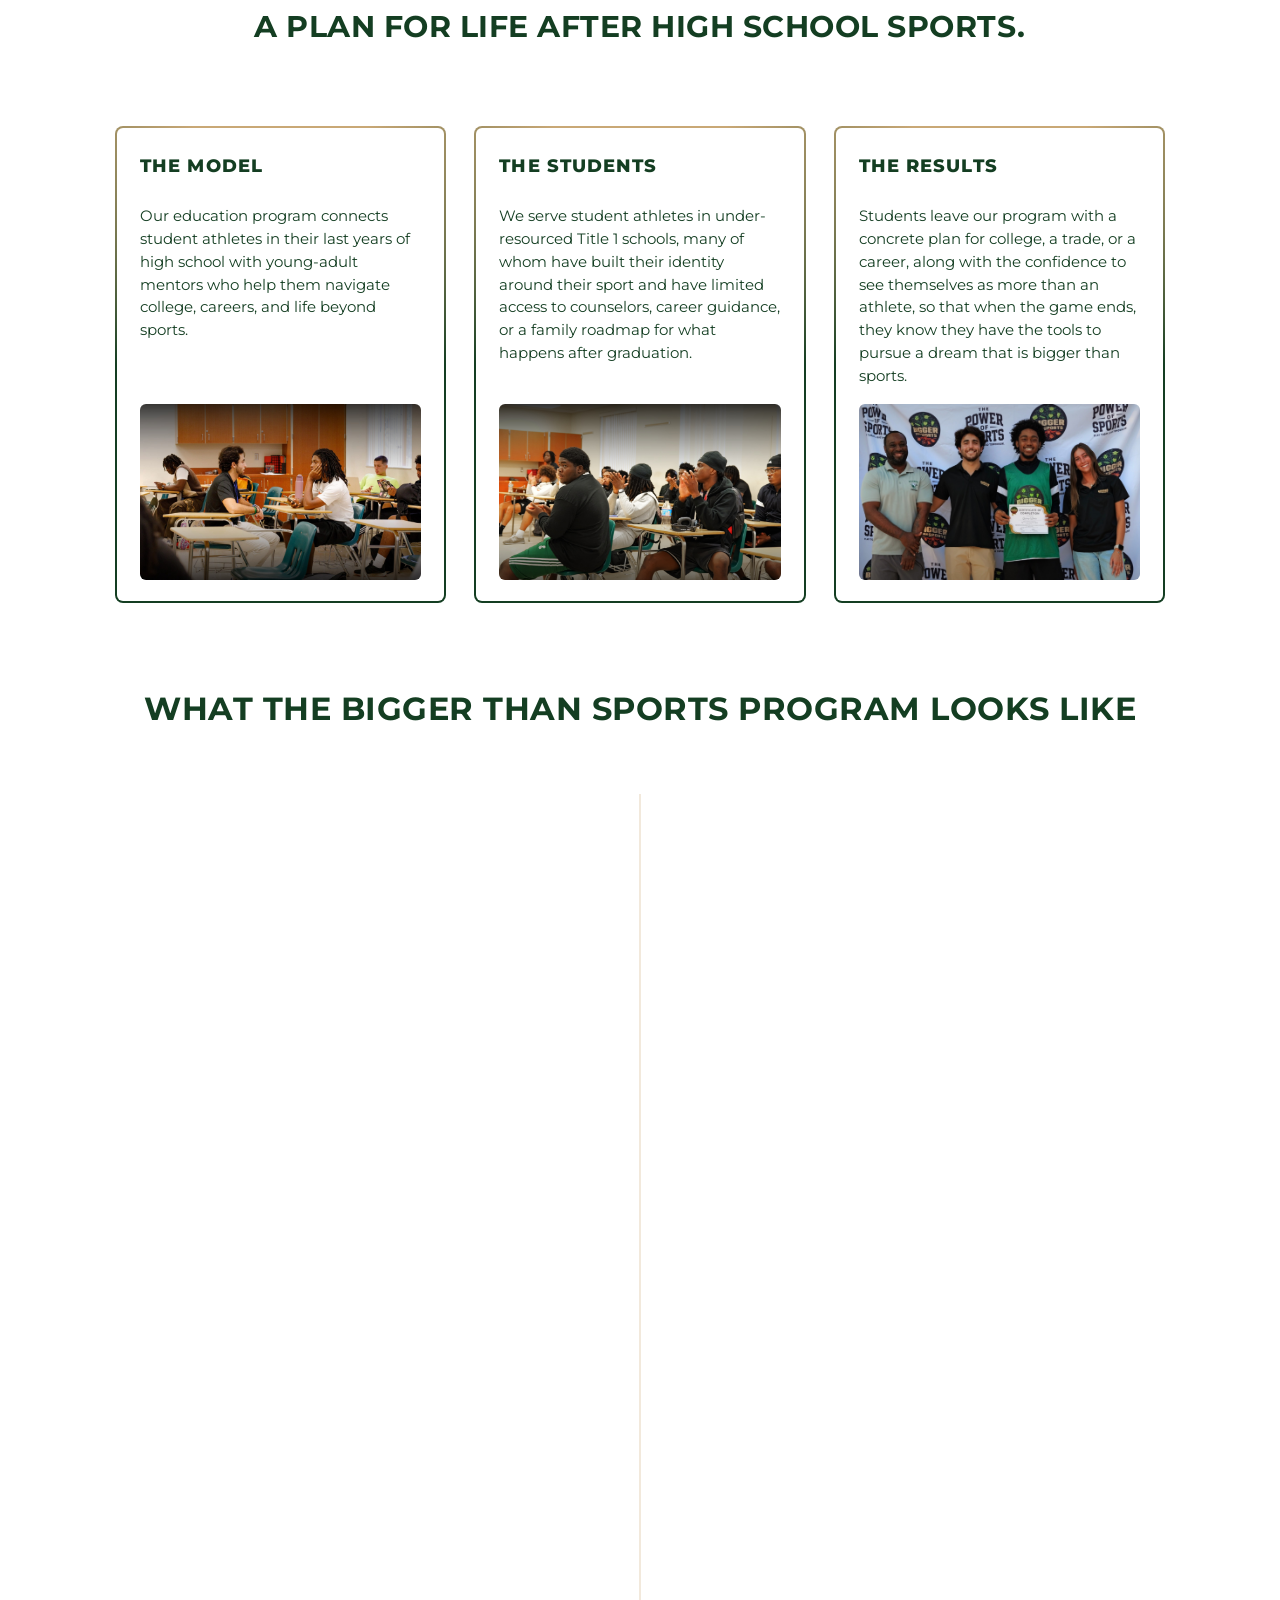
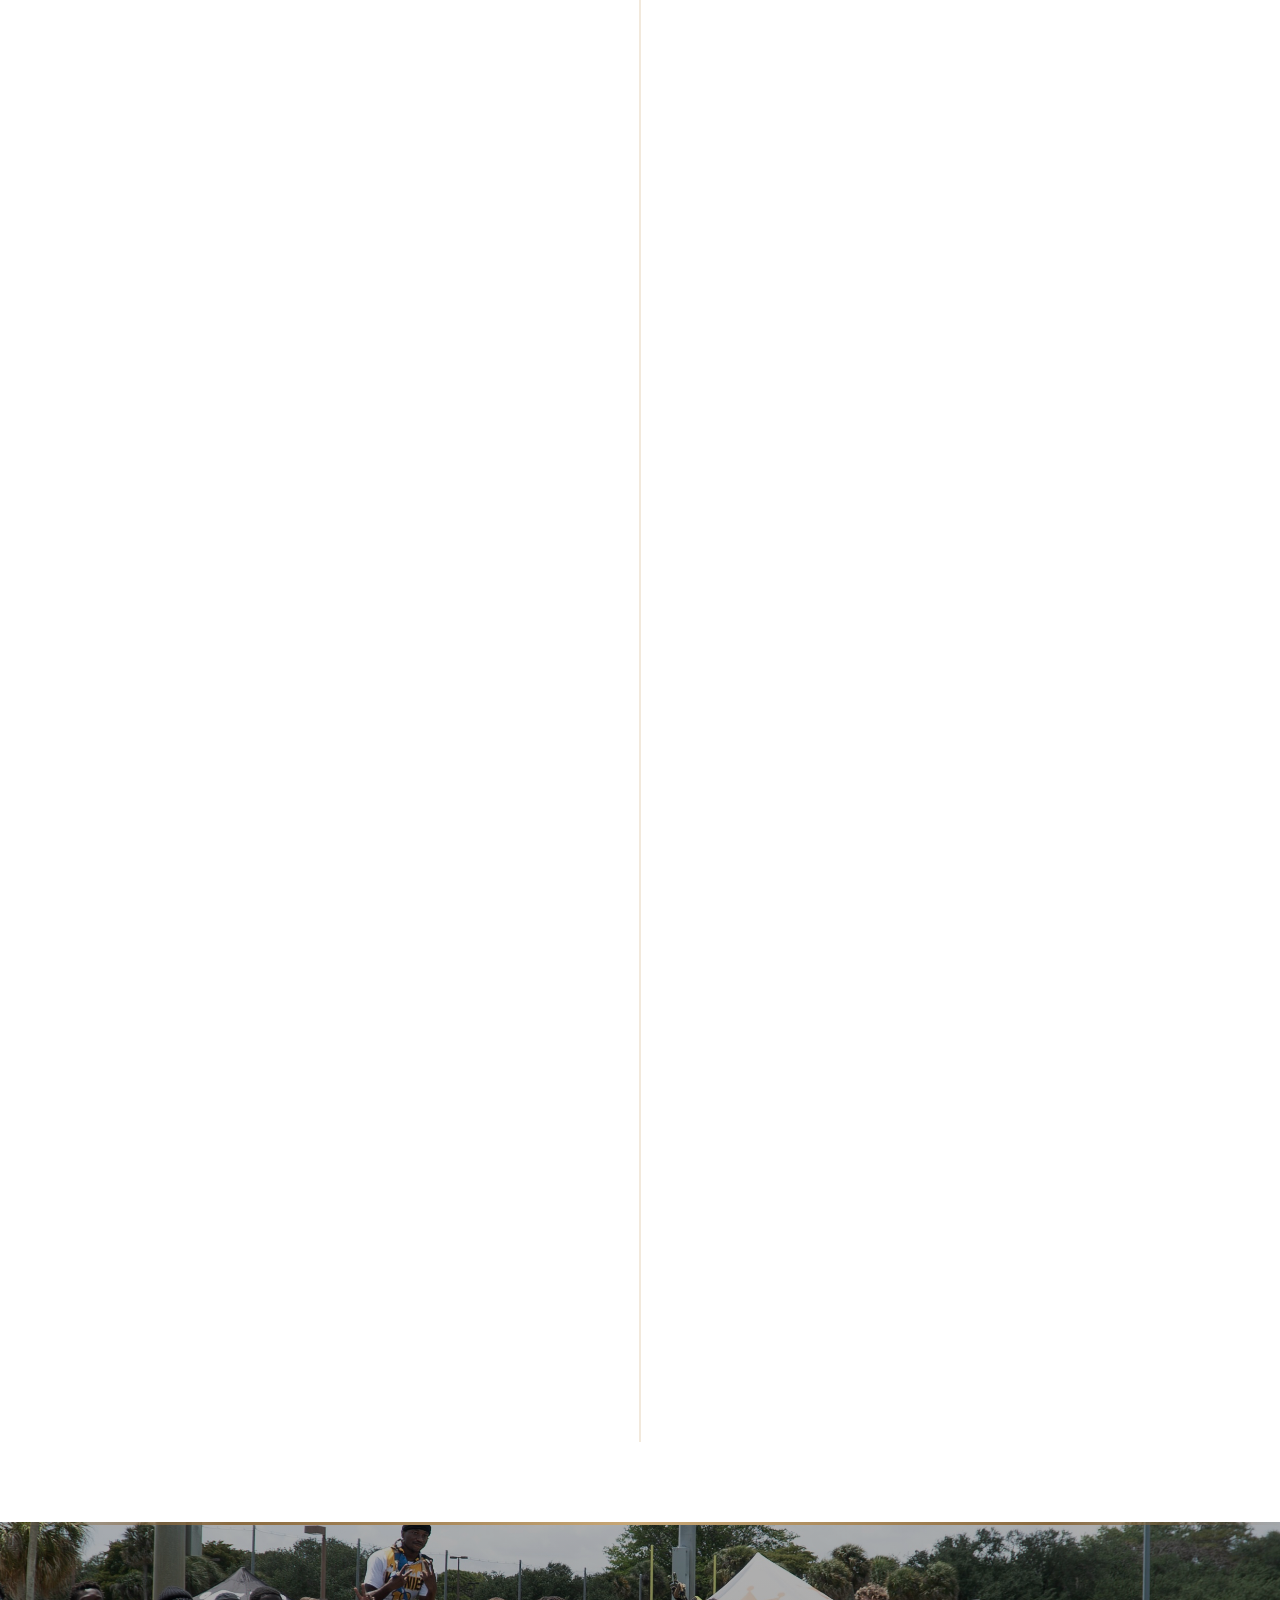
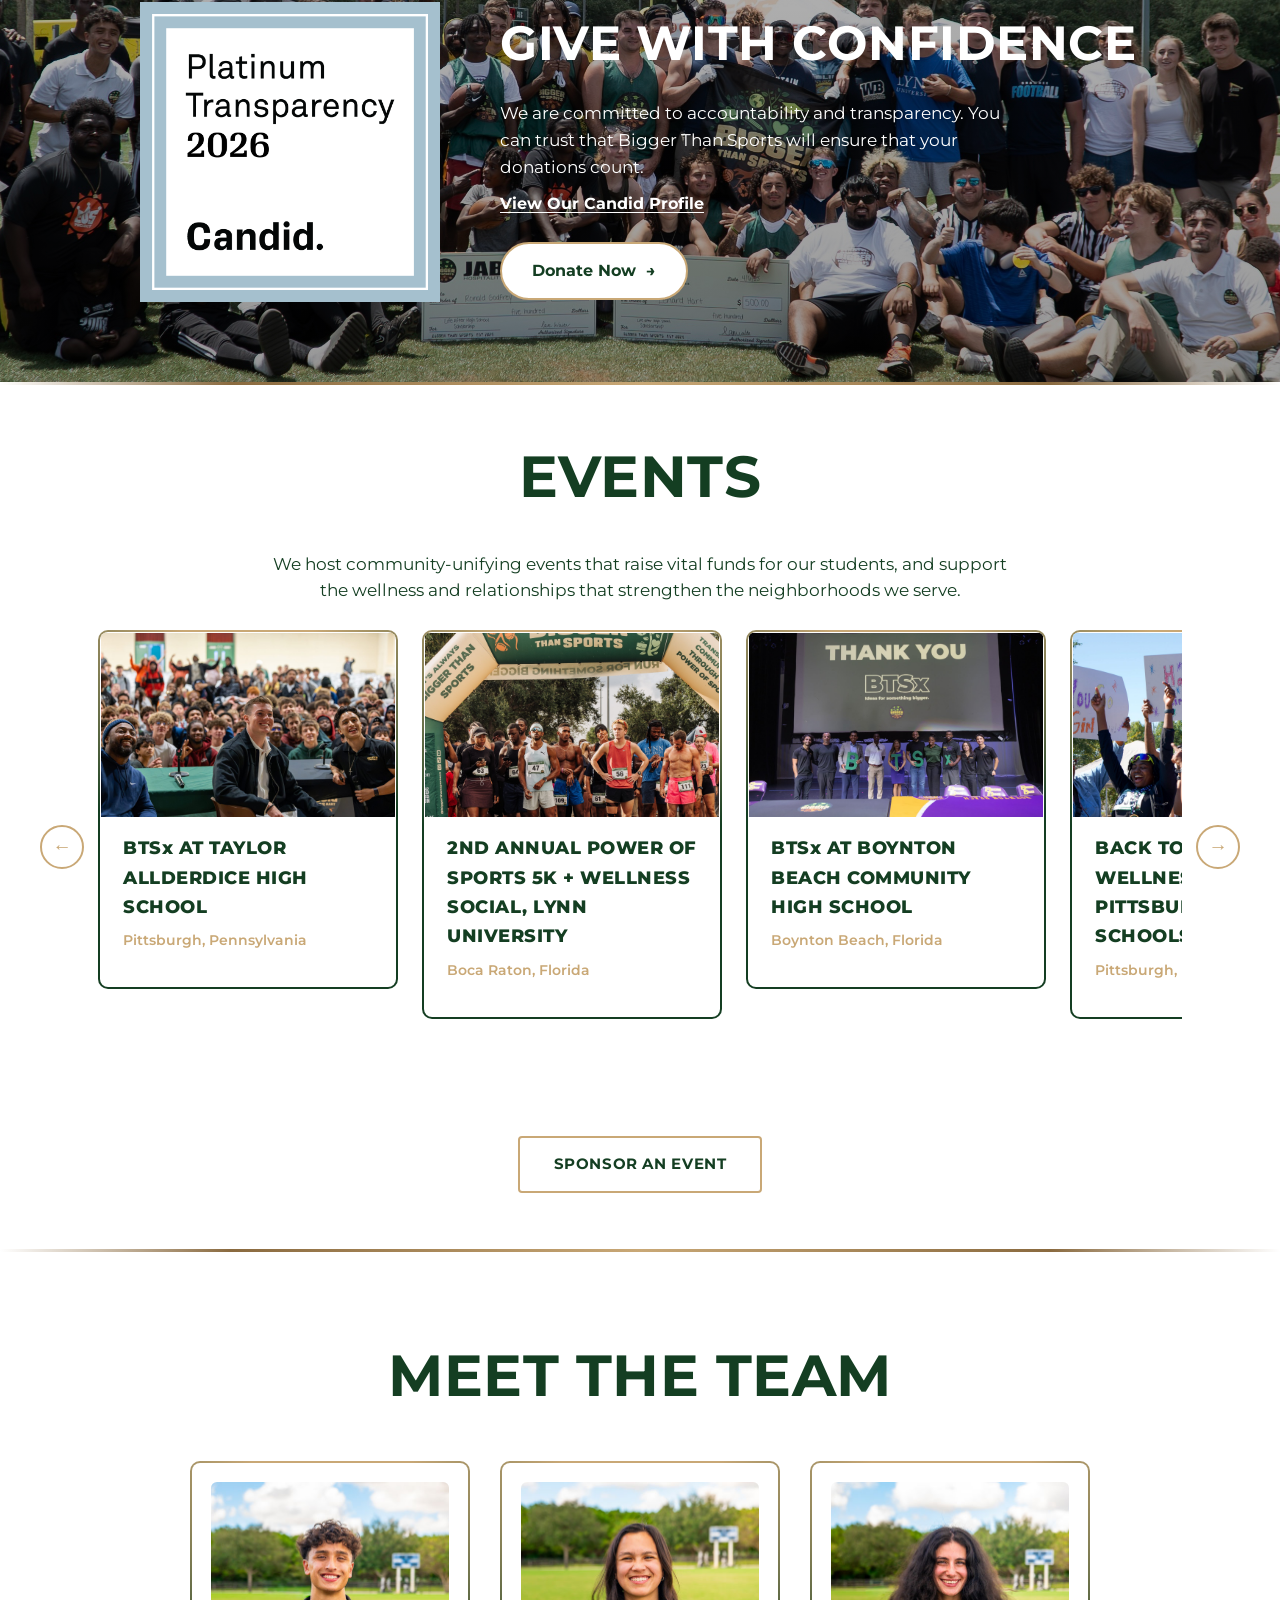
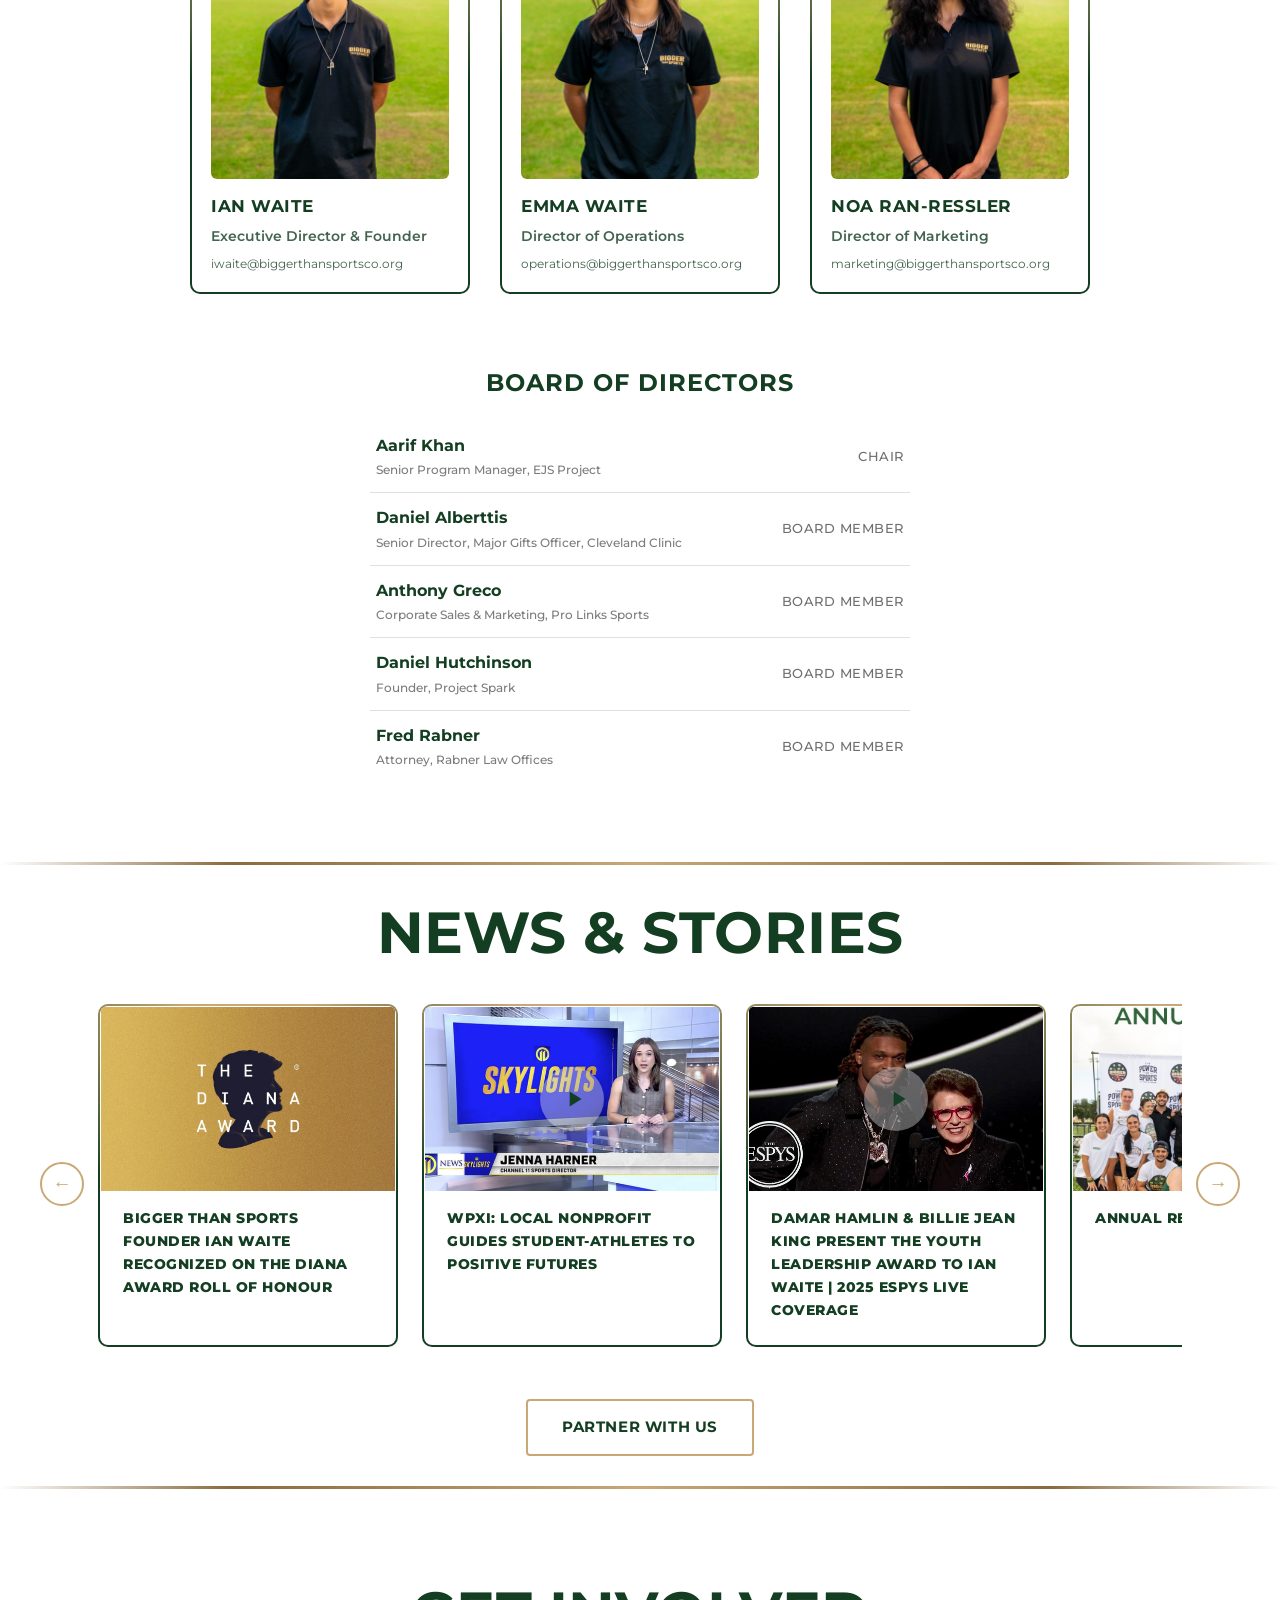
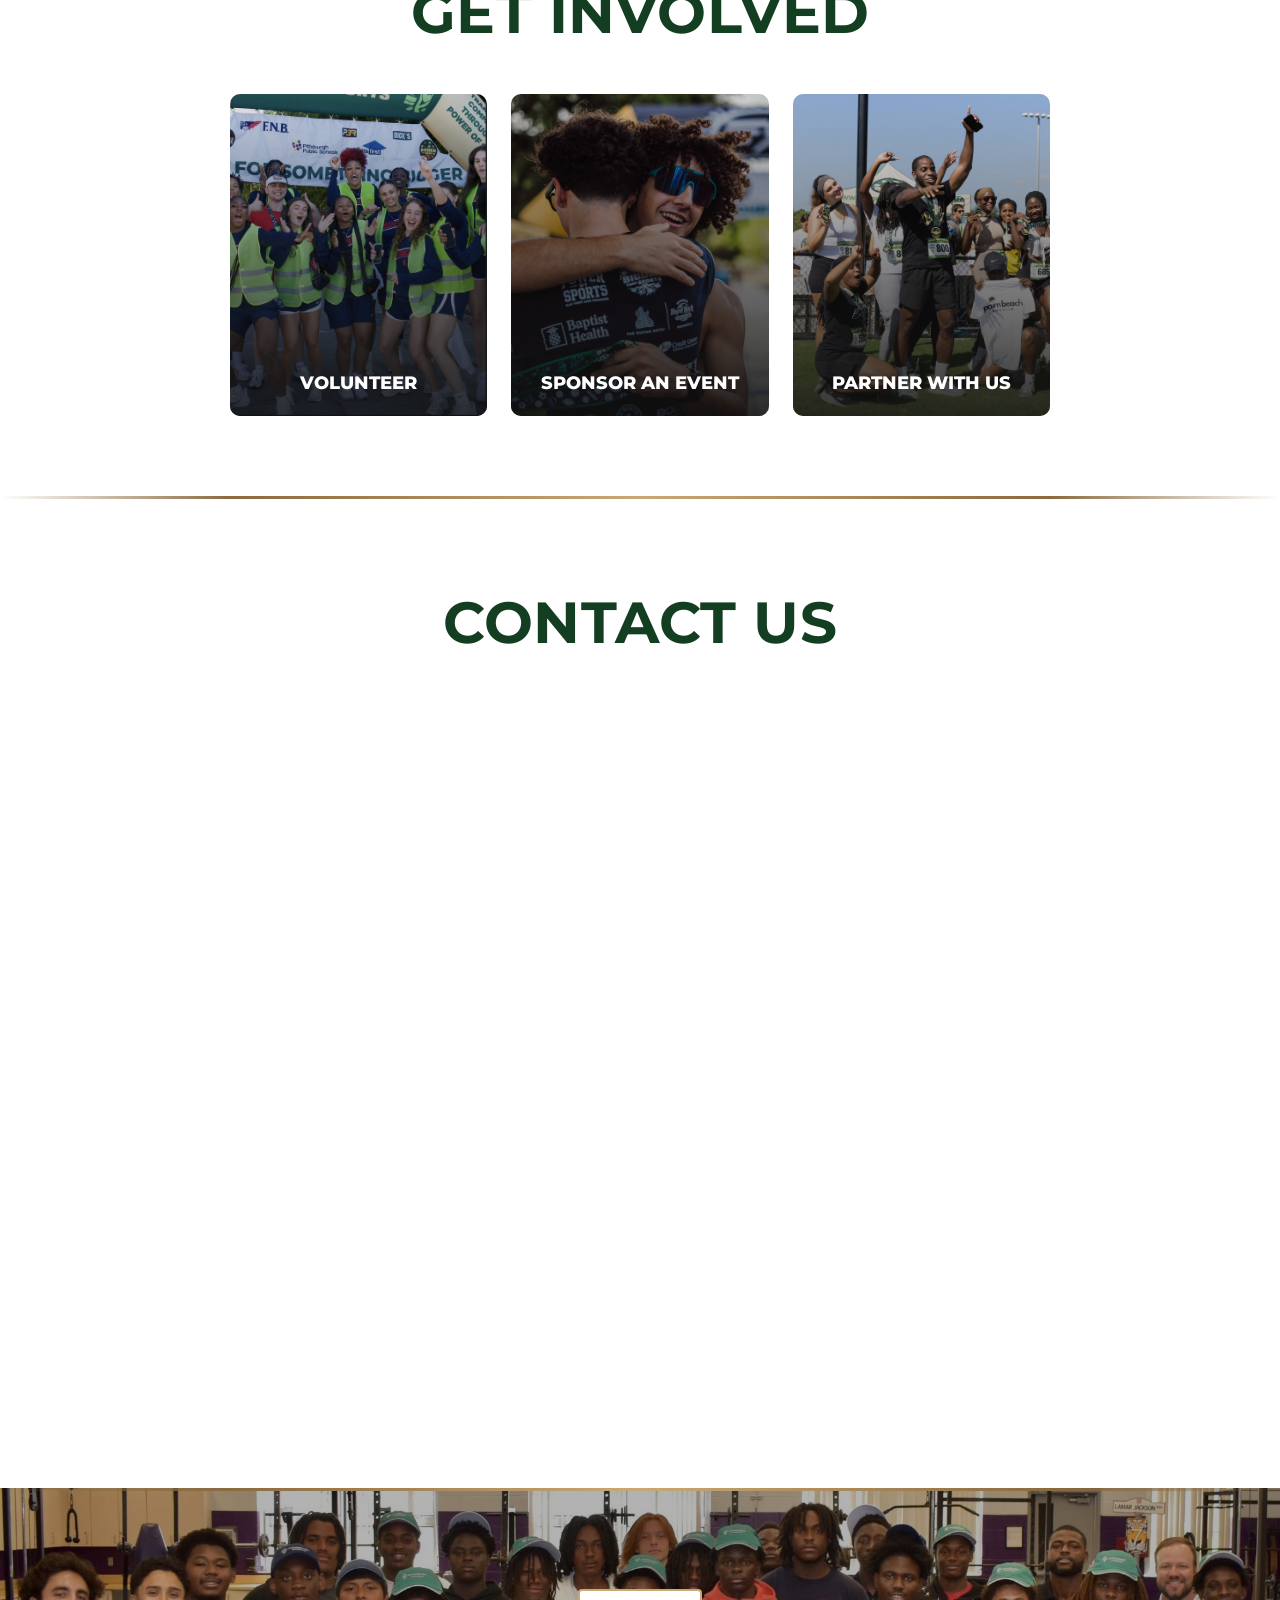
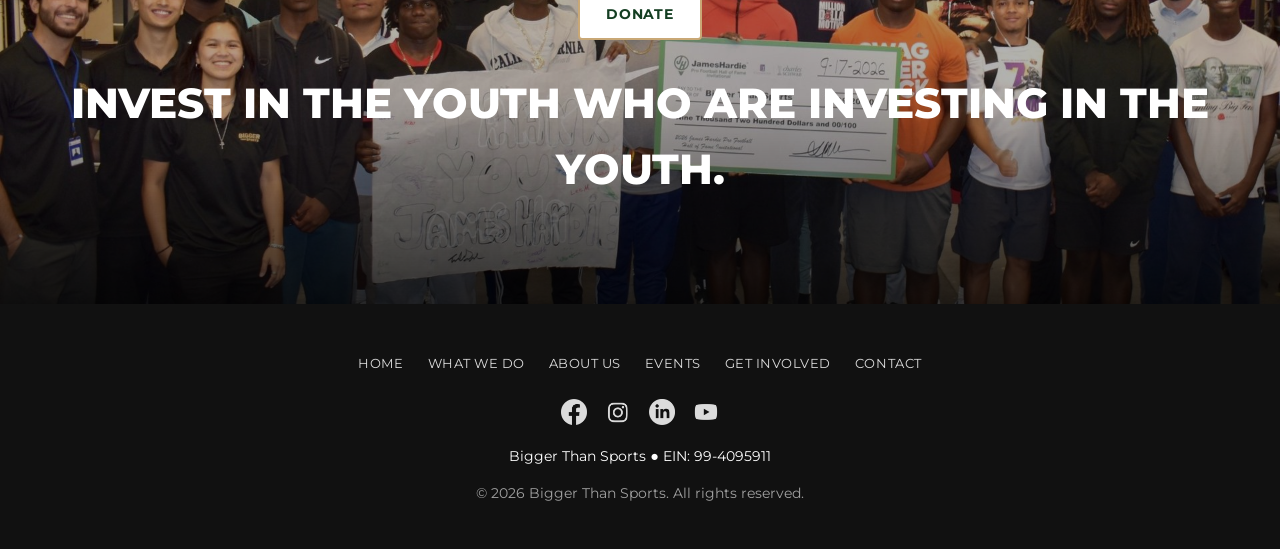
==== commit f3719c37: "Update button class for improved styling" ====
--- a/index.html
+++ b/index.html
@@ -65,7 +65,7 @@
   <div class="overlay-bg" style="background-image:url('foundation-step-repeat-group.jpg?v=20261116a');"></div>
   <div class="overlay-content">
     <p class="statement">Sports are not the only way to "make it out"</p>
-    <a href="#what-we-do" class="btn">Learn How We Use Sports to Break Cycles of Poverty</a>
+    <a href="#what-we-do" class="btn btn-tan-outline">Learn How We Use Sports to Break Cycles of Poverty</a>
   </div>
 </section>
 
@@ -607,7 +607,7 @@
   <p>Bigger Than Sports &#9679; EIN: 99-4095911</p>
   <p class="ein">&copy; 2026 Bigger Than Sports. All rights reserved.</p>
 </footer>
-<script src="main.js?v=20261115b"></script>
+<script src="main.js?v=20261115c"></script>
   <script src="https://www.zeffy.com/embed/v2/zeffy-embed.js" onerror="document.querySelectorAll('[data-zeffy-embed-fallback]').forEach(function(el){el.style.display='block';el.querySelectorAll('iframe[data-zeffy-embed-src]').forEach(function(f){f.src=f.getAttribute('data-zeffy-embed-src');});});"></script>
 </body>
 </html>
--- a/style.css
+++ b/style.css
@@ -1162,6 +1162,11 @@
 .btn:hover{ background: #143e22; color: #ffffff; border-color: #143e22; }
 .confidence-donate-btn:hover{ background: #143e22; color: #ffffff; border-color: #143e22; }
 
+/* ---------- Gold outline for the Donate Now button on the dark Give With Confidence photo background ---------- */
+.confidence-donate-btn{
+border-color: var(--orange);
+}
+
 /* Buttons that sit directly on a white section background use the tan
    outline (matching the header Donate button) instead of the green one. */
 .btn.btn-tan-outline{ border-color: var(--orange); }
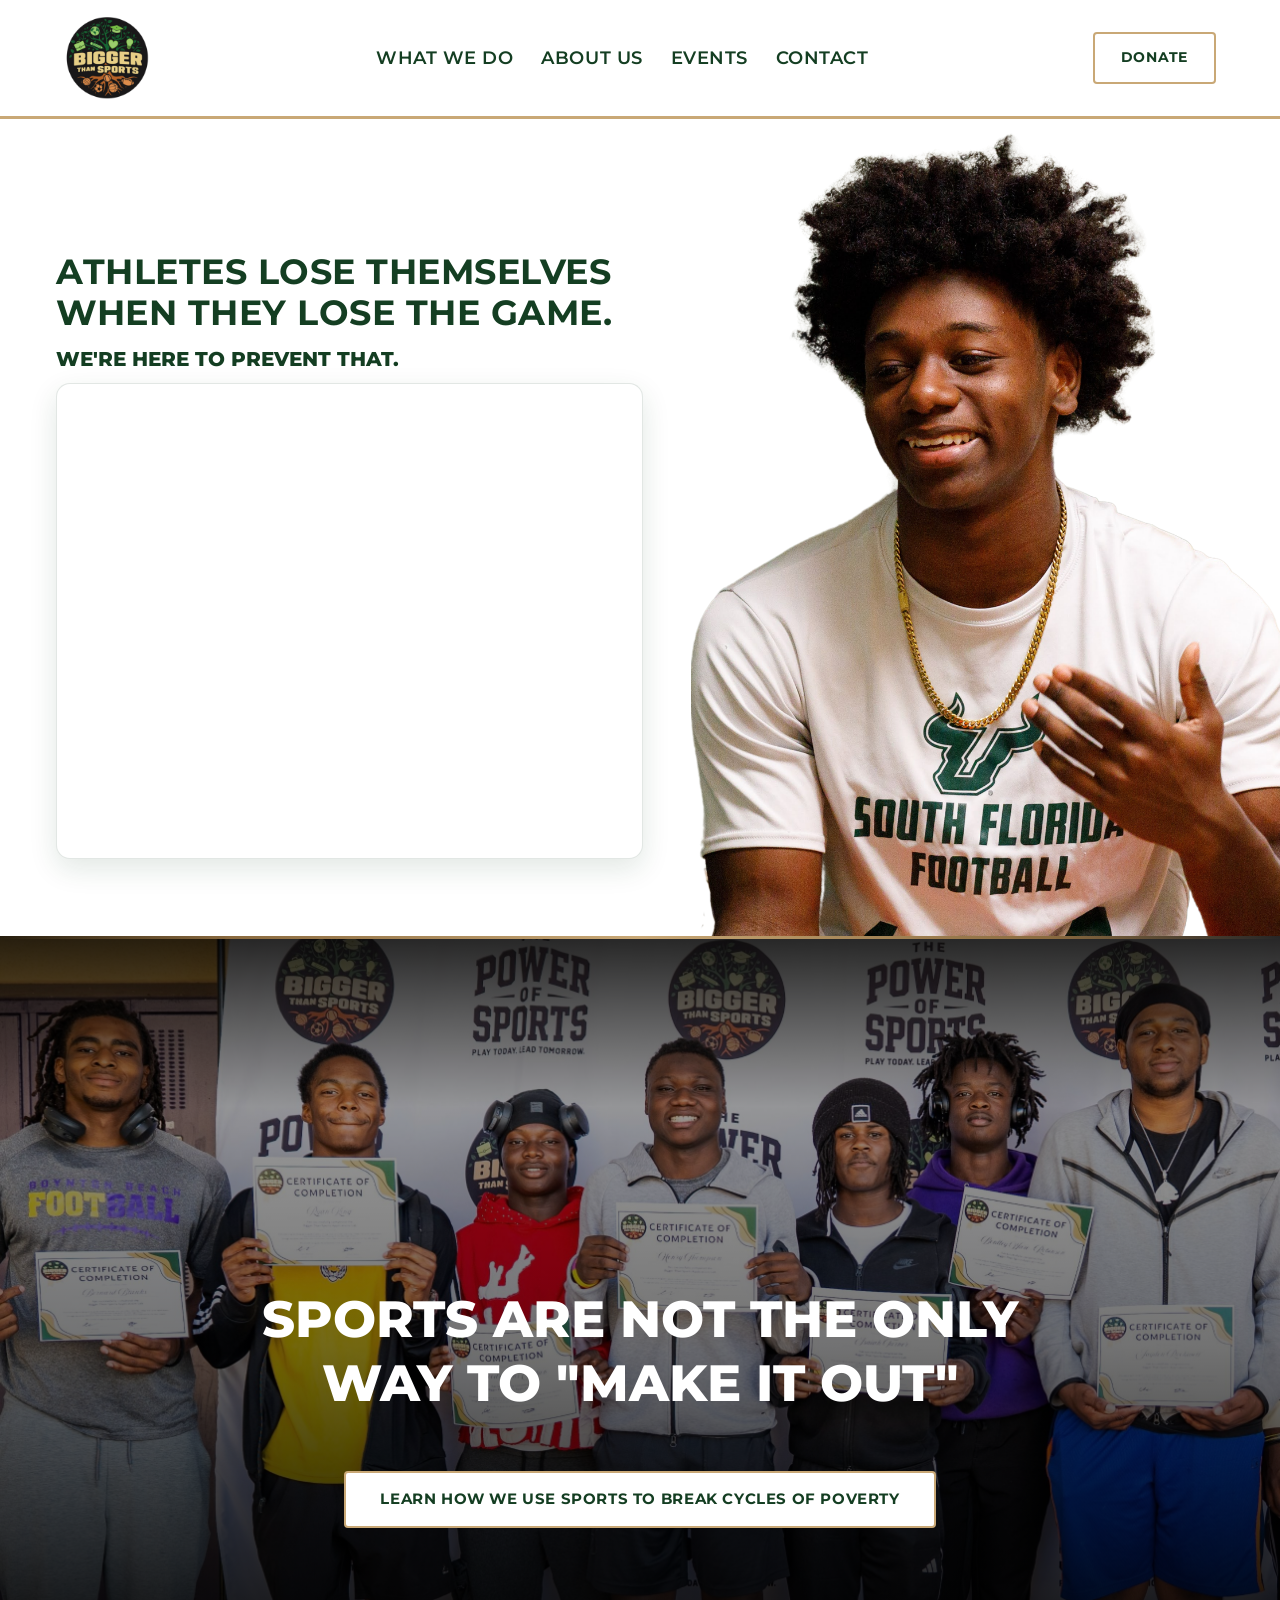
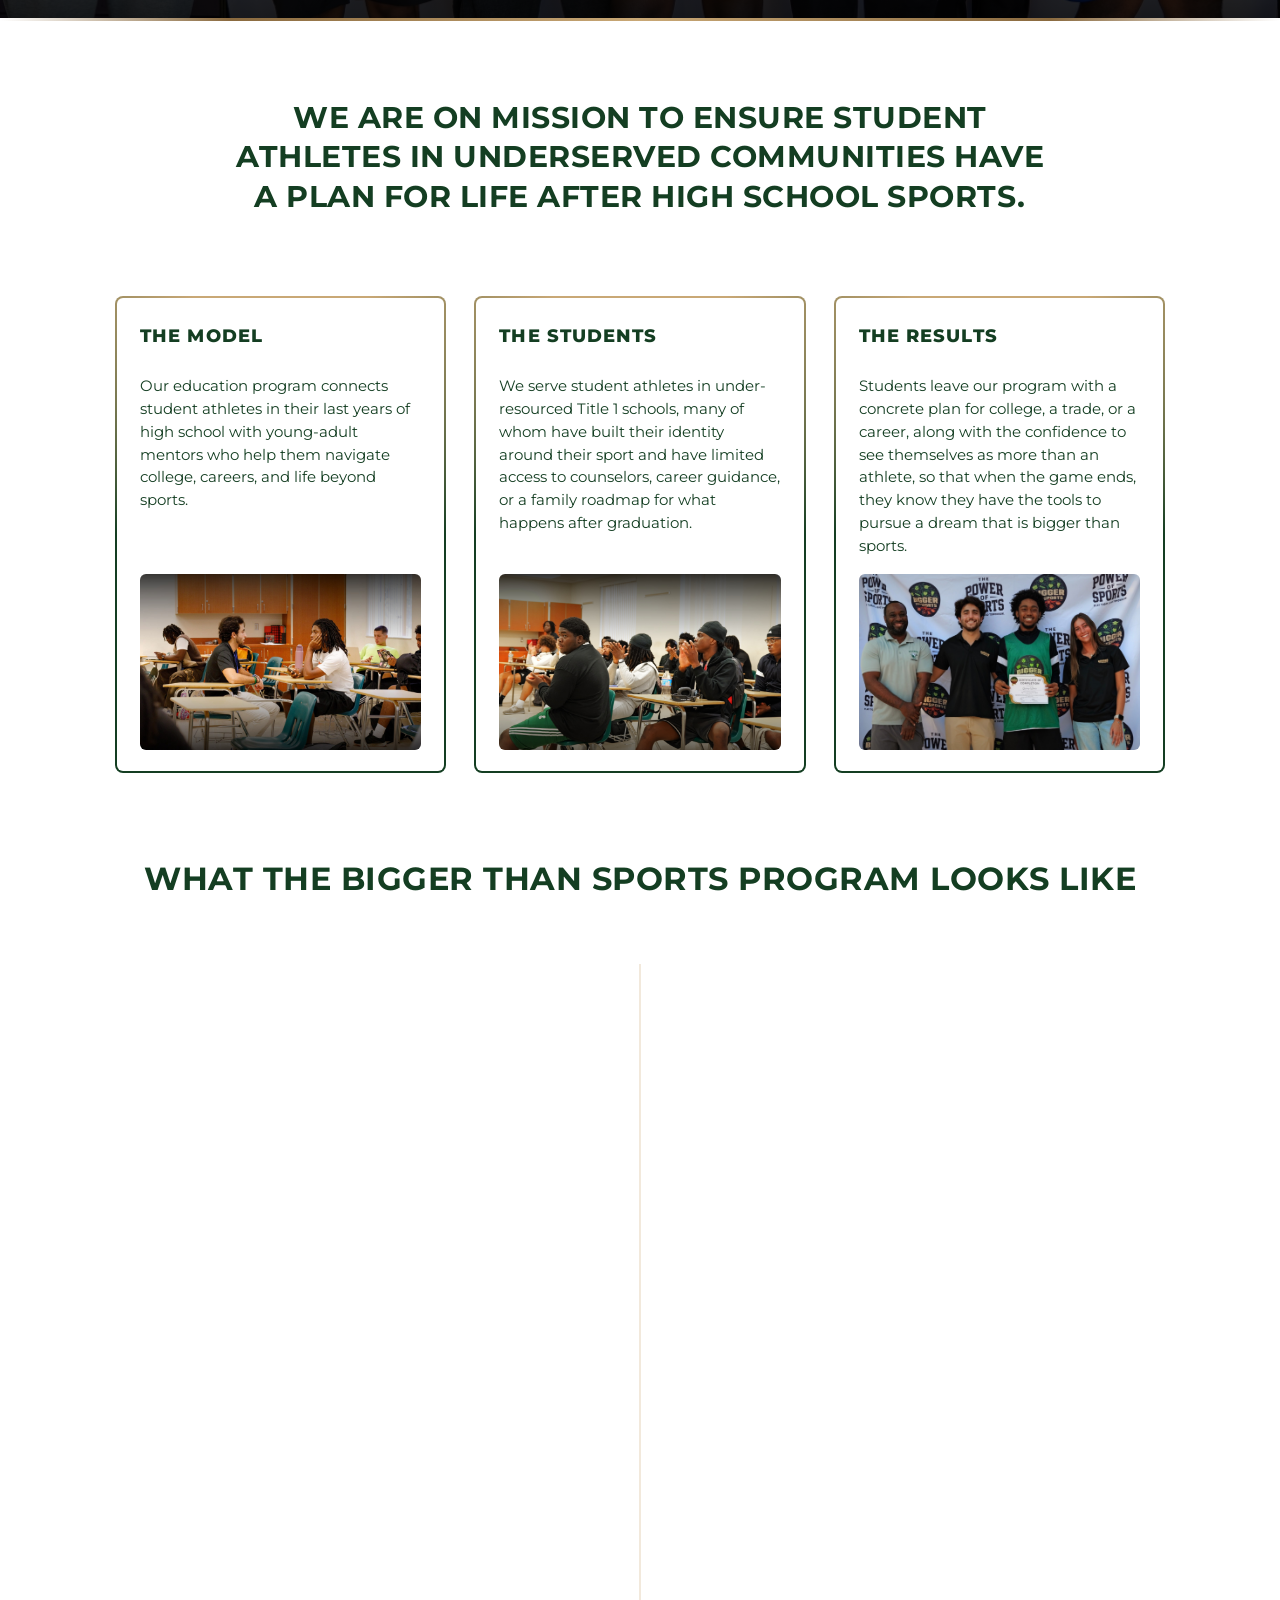
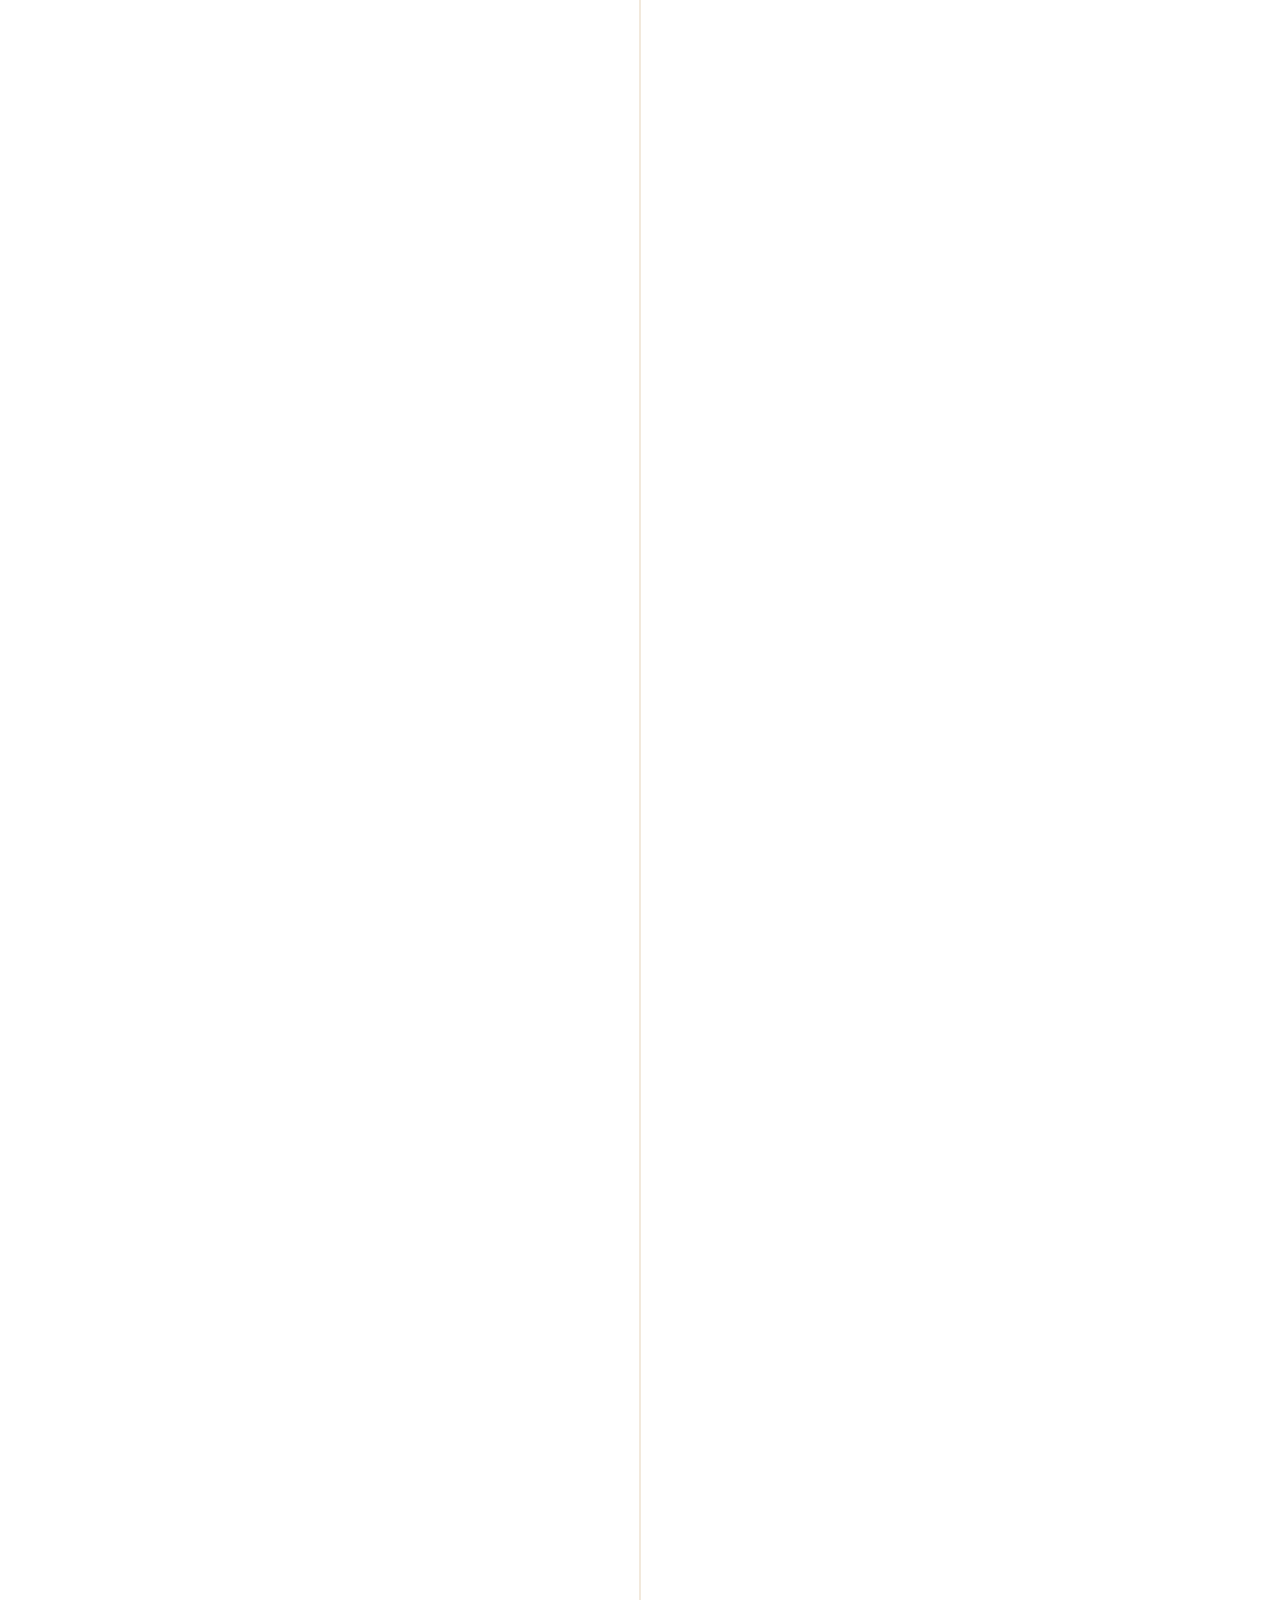
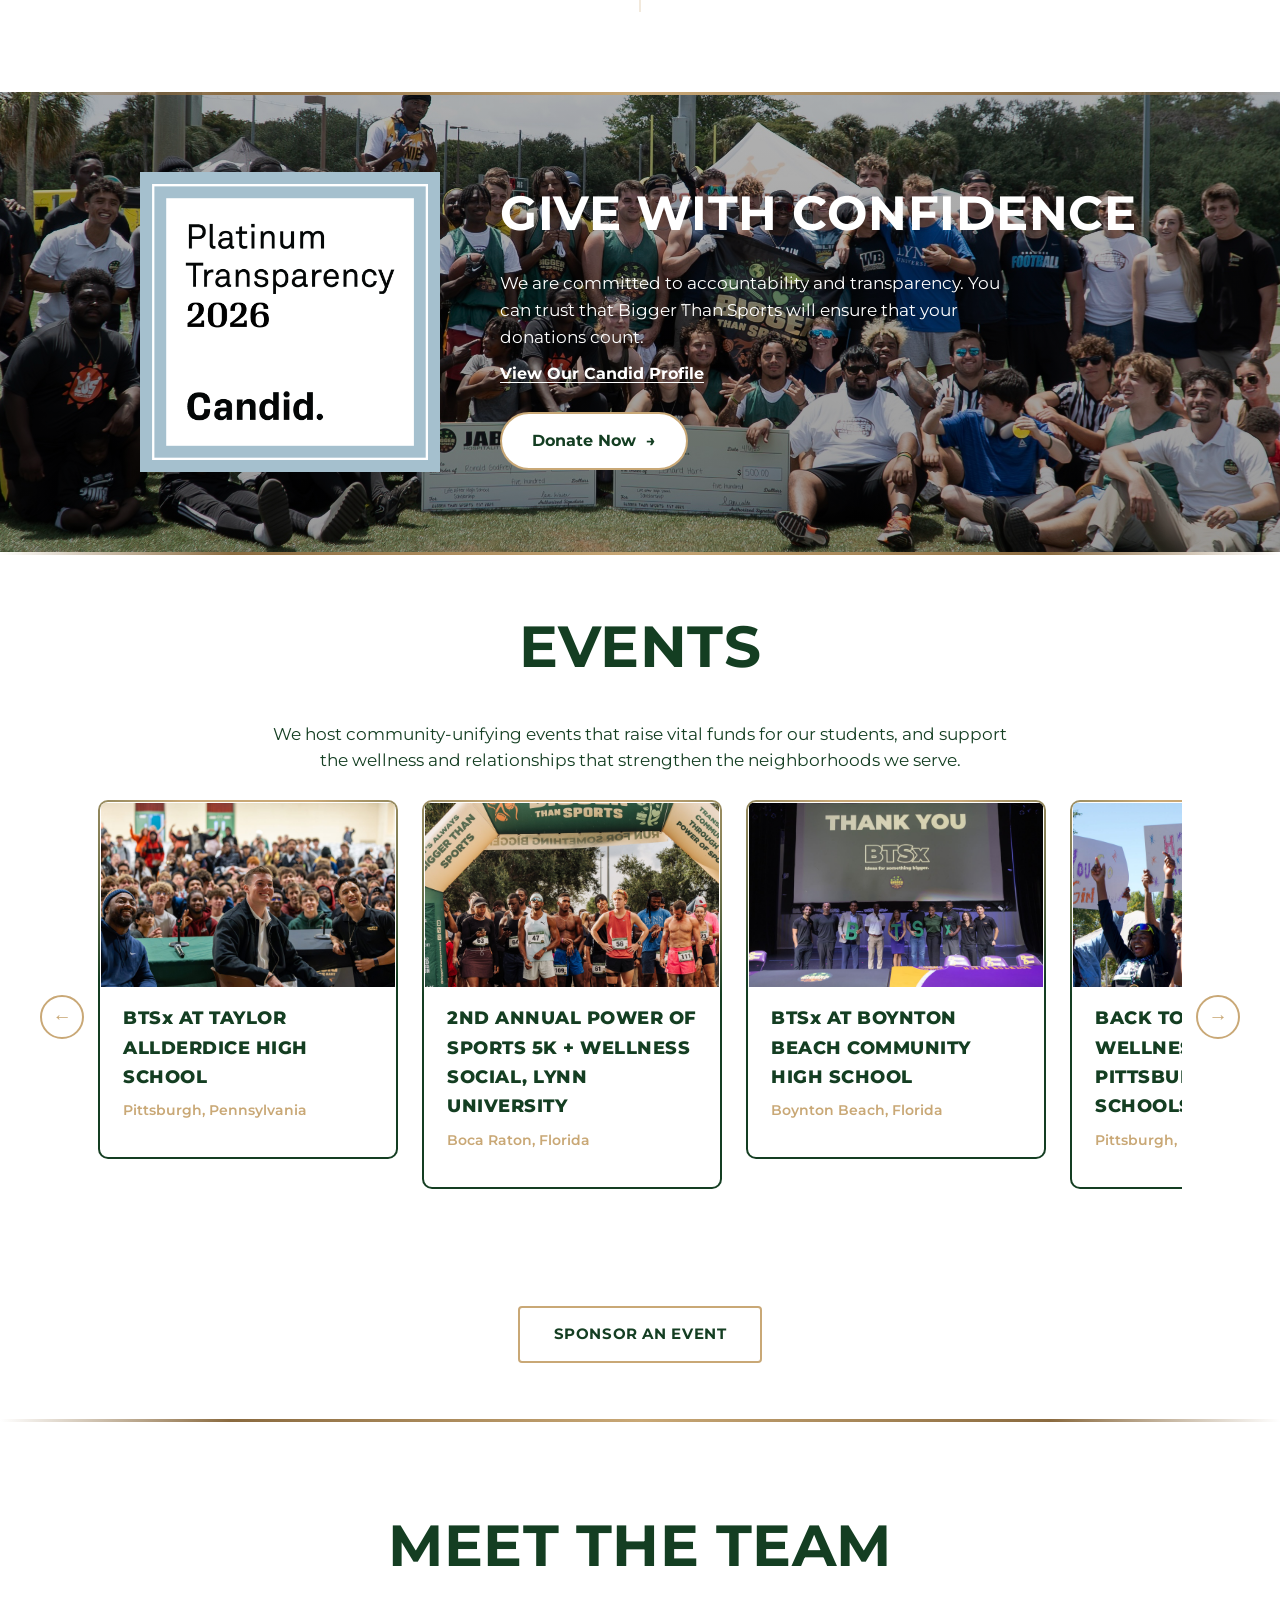
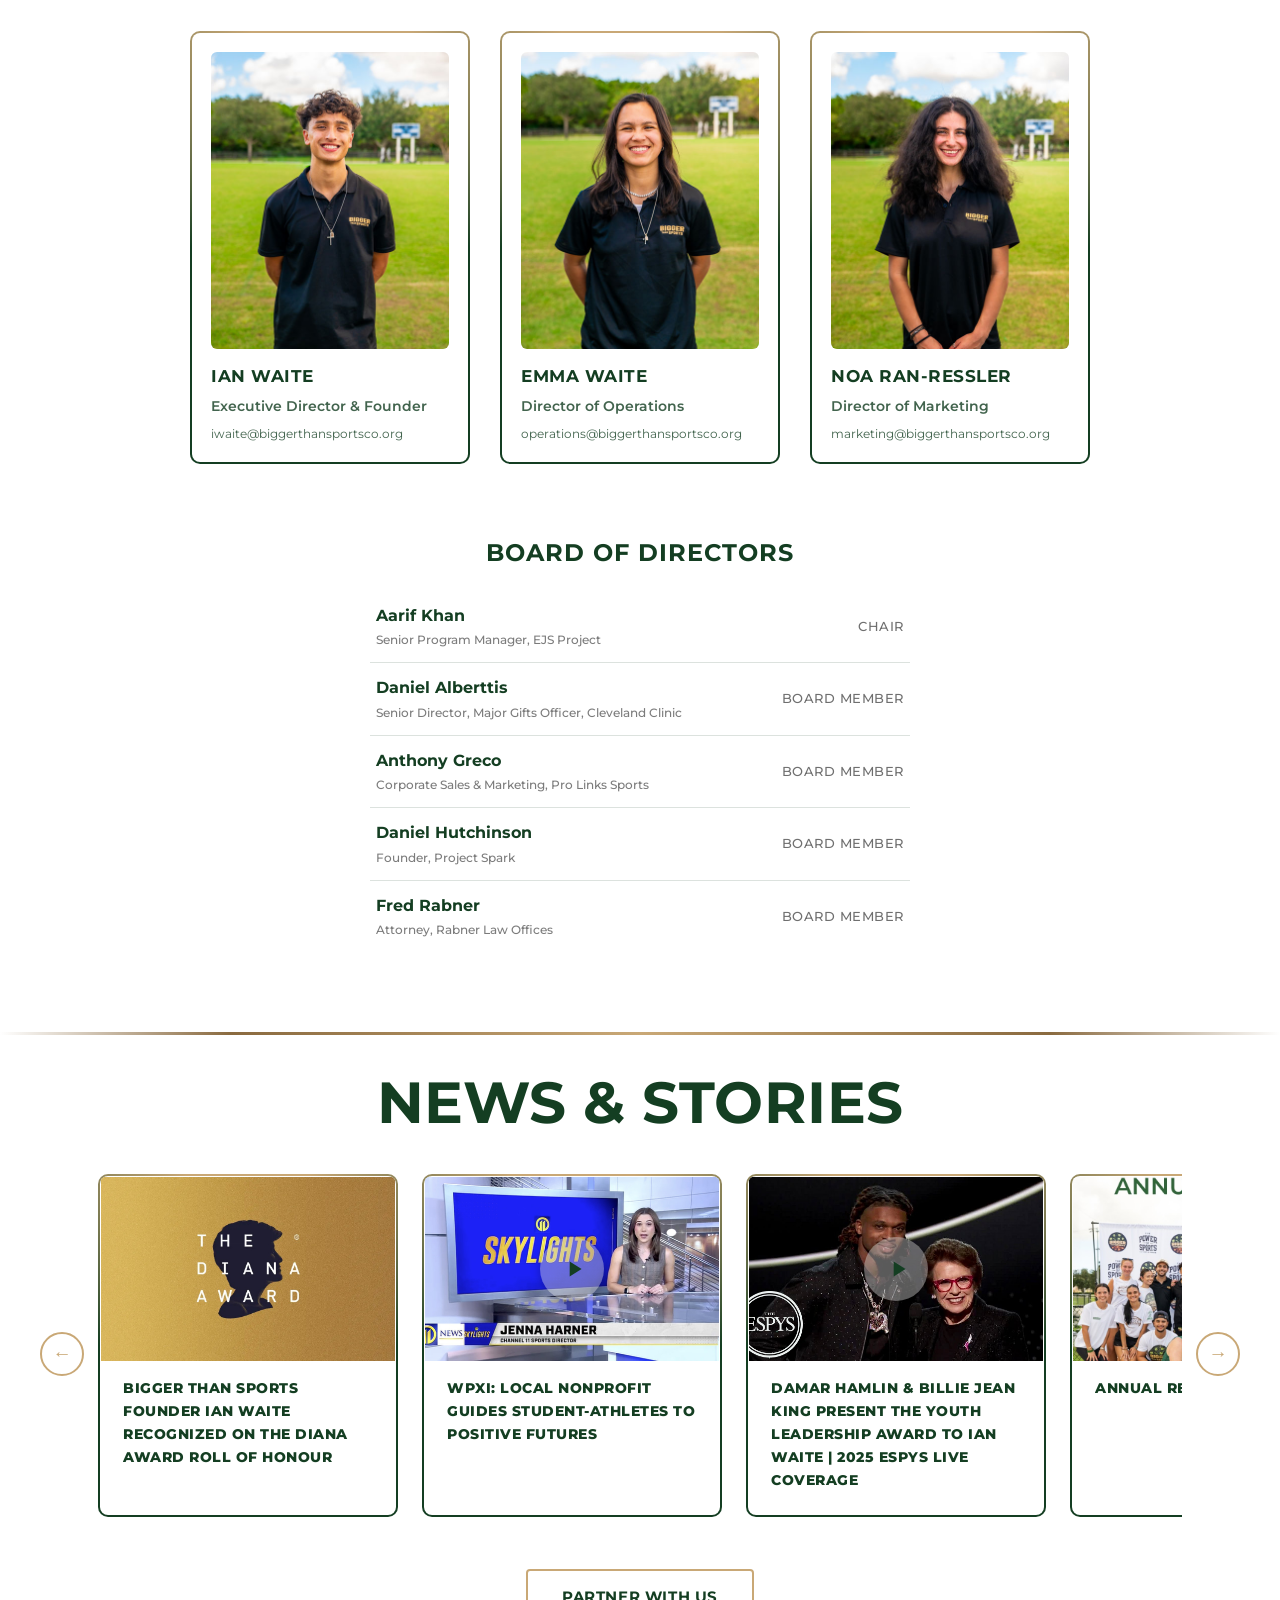
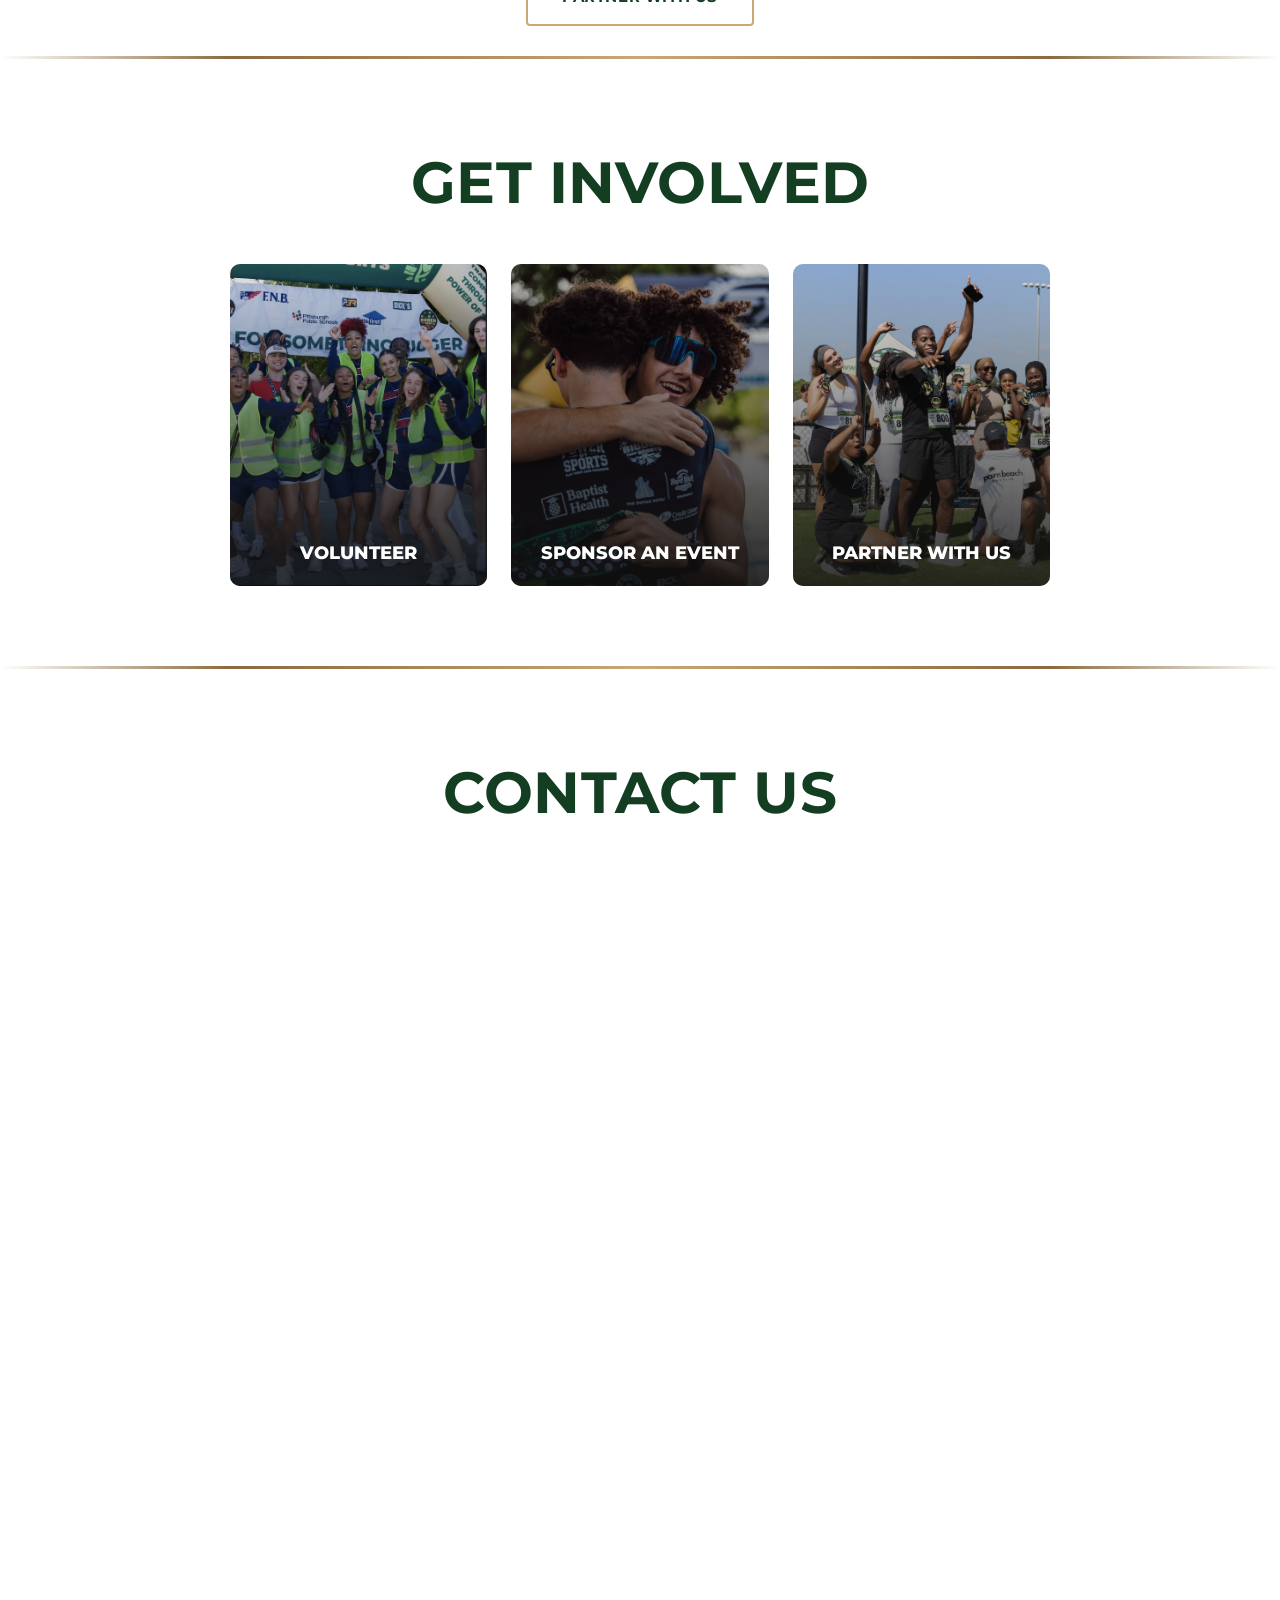
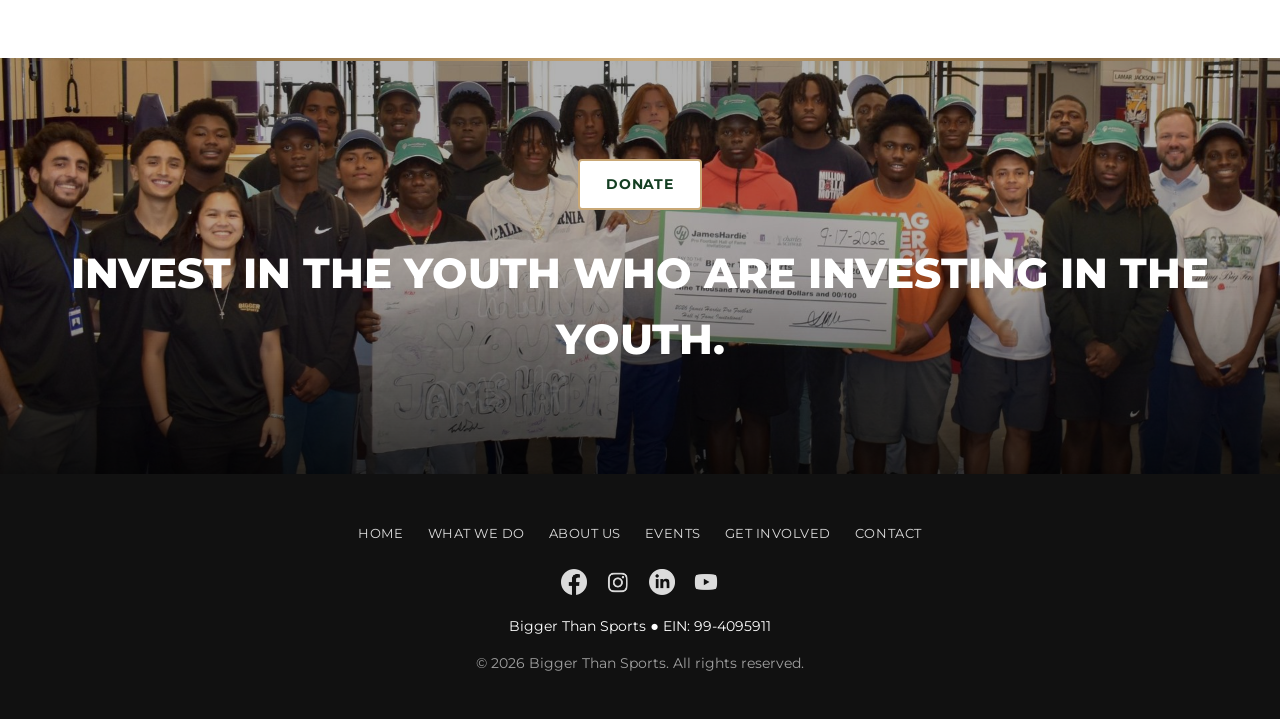
==== commit 86b1dbb0: "Push Foundation headline/button down so photo faces aren't covered" ====
--- a/index.html
+++ b/index.html
@@ -16,7 +16,7 @@
 <meta name="twitter:image" content="https://iwaite-maker.github.io/bigger-than-sports-co-org/og-image.jpg">
 <link rel="preconnect" href="https://fonts.googleapis.com">
 <link href="https://fonts.googleapis.com/css2?family=Montserrat:wght@400;500;600;700;800;900&family=Arvo:wght@700&display=swap" rel="stylesheet">
-<link rel="stylesheet" href="style.css?v=20261116zz1">
+<link rel="stylesheet" href="style.css?v=20261116zz5">
 <link rel="icon" href="logo.png">
 </head>
 <body>
@@ -151,7 +151,7 @@
       <h2 class="confidence-headline">Give With Confidence</h2>
       <p class="confidence-body">We are committed to accountability and transparency. You can trust that Bigger Than Sports will ensure that your donations count.</p>
       <a class="confidence-link" href="https://app.candid.org/profile/15850409/bigger-than-sports-corporation-99-4095911" target="_blank" rel="noopener">View Our Candid Profile</a>
-      <a href="https://www.zeffy.com/en-US/donation-form/bigger-than-sports" target="_blank" rel="noopener" class="confidence-donate-btn">Donate Now <span aria-hidden="true">&#8594;</span></a>
+      <a href="https://www.zeffy.com/en-US/donation-form/bigger-than-sports" target="_blank" rel="noopener" class="confidence-donate-btn btn-tan-outline">Donate Now <span aria-hidden="true">&#8594;</span></a>
     </div>
   </div>
 </section>
--- a/style.css
+++ b/style.css
@@ -120,6 +120,16 @@
   .dropdown.open .dropdown-menu{ display: block; }
 }
 
+/* Anchor-link targets: offset so the sticky header never covers the
+   top of the section it scrolls to. Covers both the in-page smooth
+   scroll (main.js) and the browser's own native hash-scroll on page
+   load/reload, which main.js can't intercept. 120px comfortably
+   clears the sticky header at every screen width (header height
+   ranges ~95-119px depending on viewport). */
+section[id]{
+  scroll-margin-top: 120px;
+}
+
 /* ---------- Hero ---------- */
 .hero{
   background: #ffffff;
@@ -440,7 +450,7 @@
   text-align: center;
   color: var(--white);
 }
-.overlay-section.foundation{ color: #ffffff; }
+.overlay-section.foundation{ color: #ffffff; padding-top: 300px; padding-bottom: 90px; }
 .overlay-section.foundation .overlay-content p.statement-body{ color: #ffffff; }
 .overlay-section .overlay-bg{
   position: absolute;
@@ -1001,7 +1011,7 @@
    layout above this breakpoint is untouched. */
 @media (max-width: 700px){
   .final-cta .final-cta-donate{ order: 2; margin-top: 20px; }
-  .final-cta .tagline{ order: 1; margin-top: 0; }
+  .final-cta .tagline{ order: 1; margin-top: 90px; font-size: 1.125rem; line-height: 1.25; }
 }
 
 /* ---------- Editorial-note tag (visible marker for placeholder copy) ---------- */
@@ -1162,12 +1172,9 @@
 .btn:hover{ background: #143e22; color: #ffffff; border-color: #143e22; }
 .confidence-donate-btn:hover{ background: #143e22; color: #ffffff; border-color: #143e22; }
 
-/* ---------- Gold outline for the Donate Now button on the dark Give With Confidence photo background ---------- */
-.confidence-donate-btn{
-border-color: var(--orange);
-}
-
 /* Buttons that sit directly on a white section background use the tan
    outline (matching the header Donate button) instead of the green one. */
-.btn.btn-tan-outline{ border-color: var(--orange); }
-.btn.btn-tan-outline:hover{ background: #143e22; color: #ffffff; border-color: #143e22; }
+.btn.btn-tan-outline,
+.confidence-donate-btn.btn-tan-outline{ border-color: var(--orange); }
+.btn.btn-tan-outline:hover,
+.confidence-donate-btn.btn-tan-outline:hover{ background: #143e22; color: #ffffff; border-color: #143e22; }
